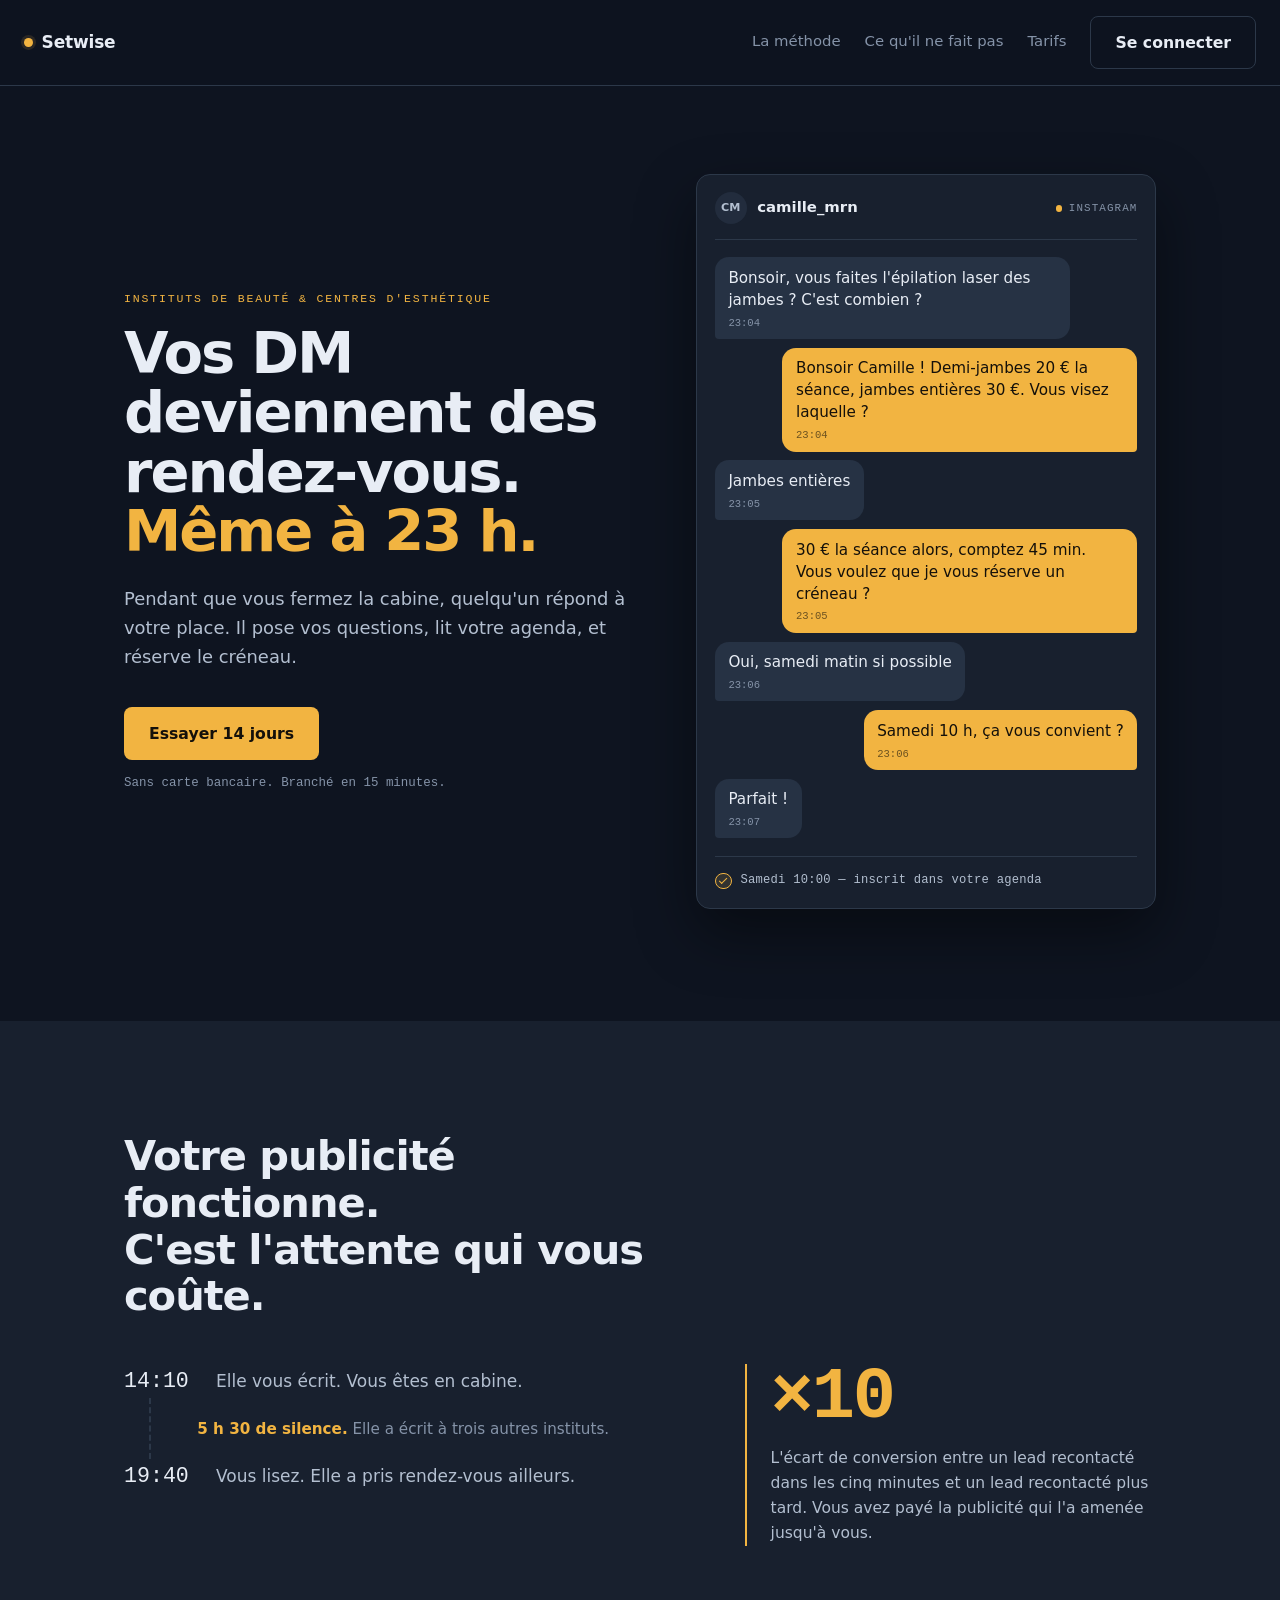
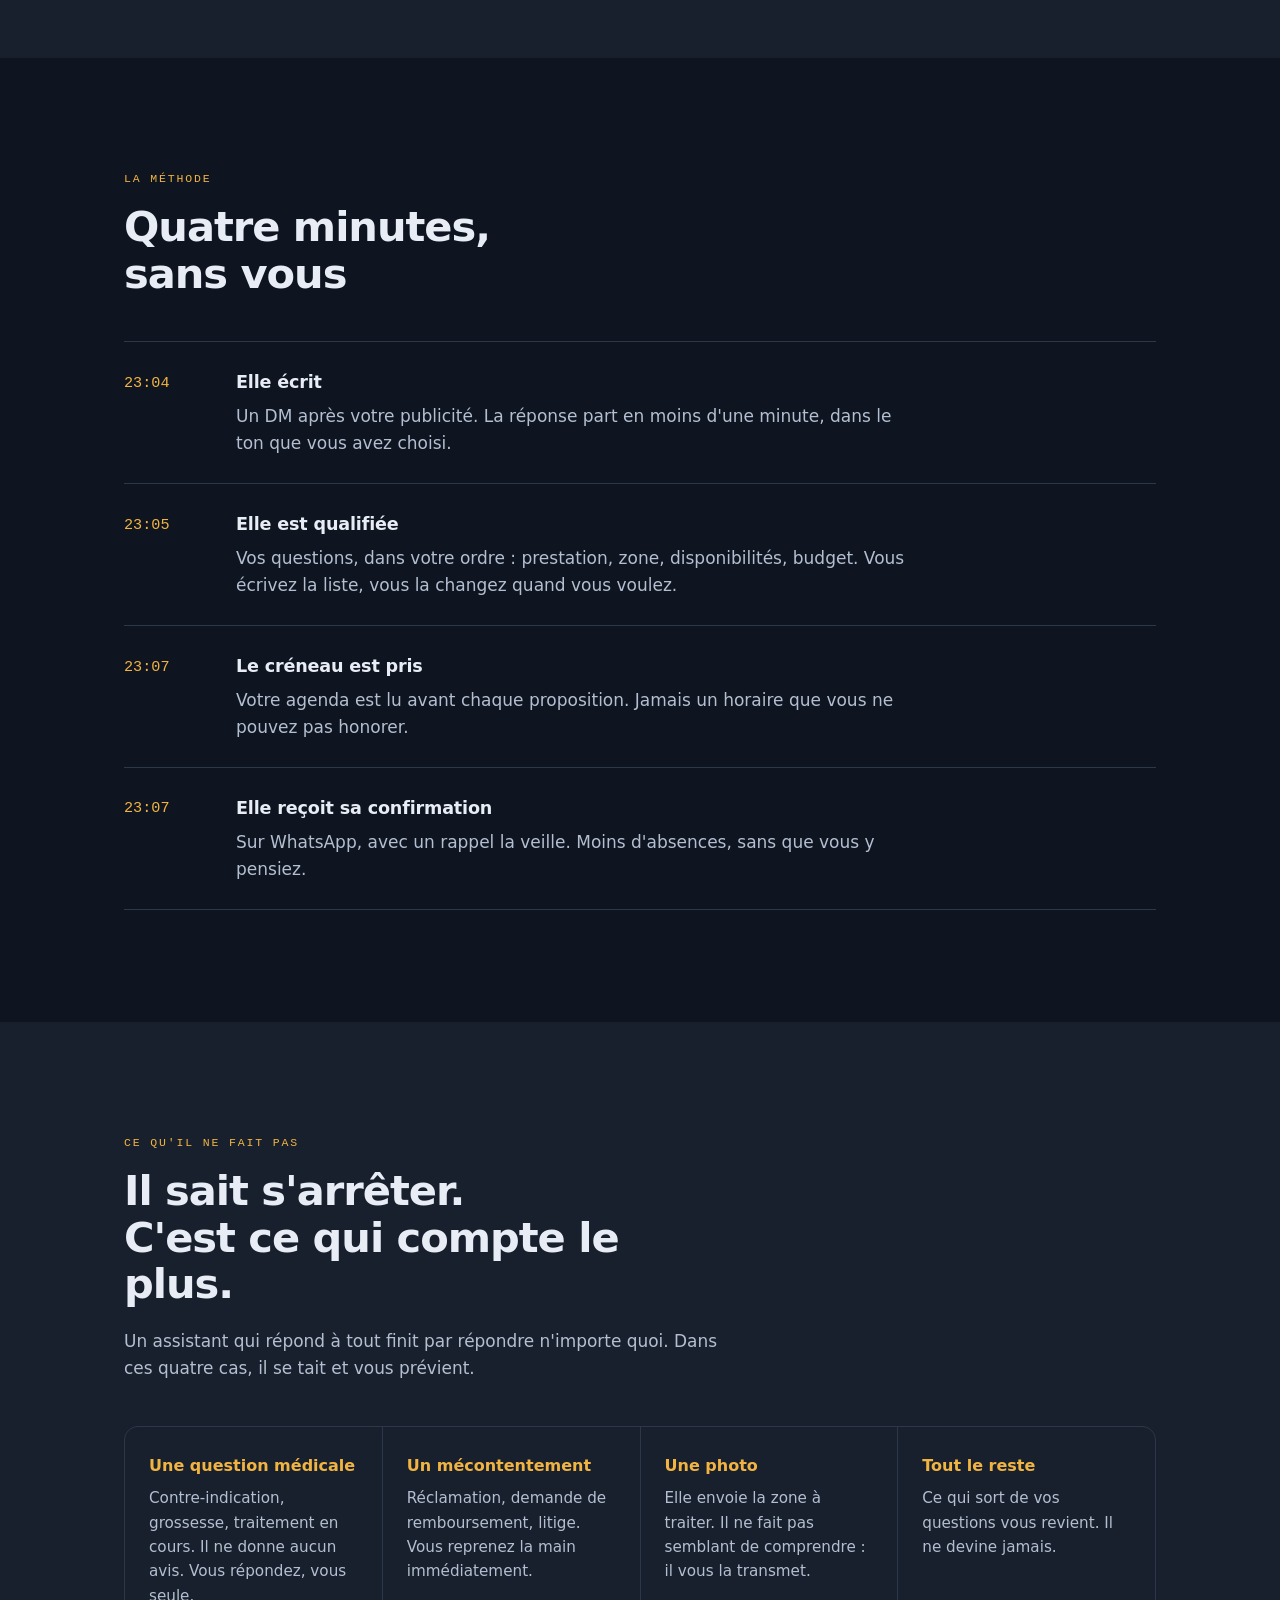
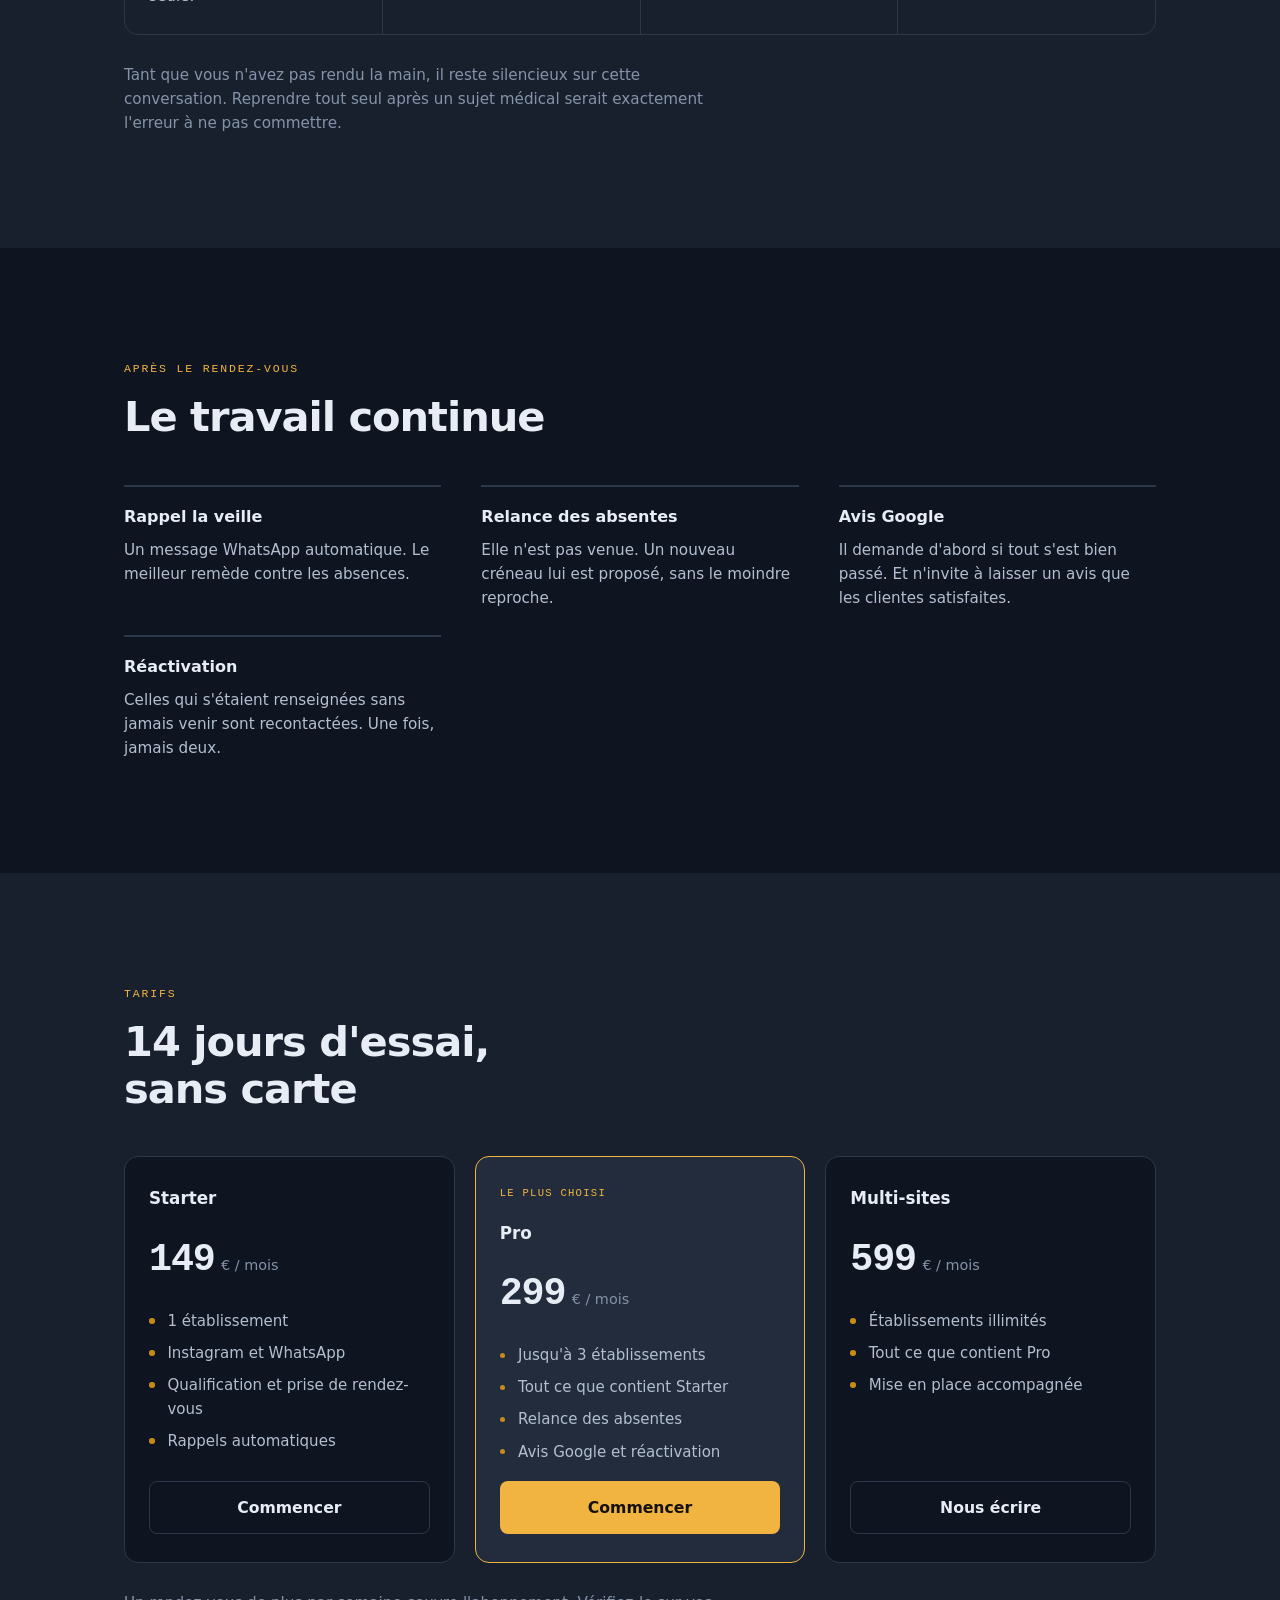
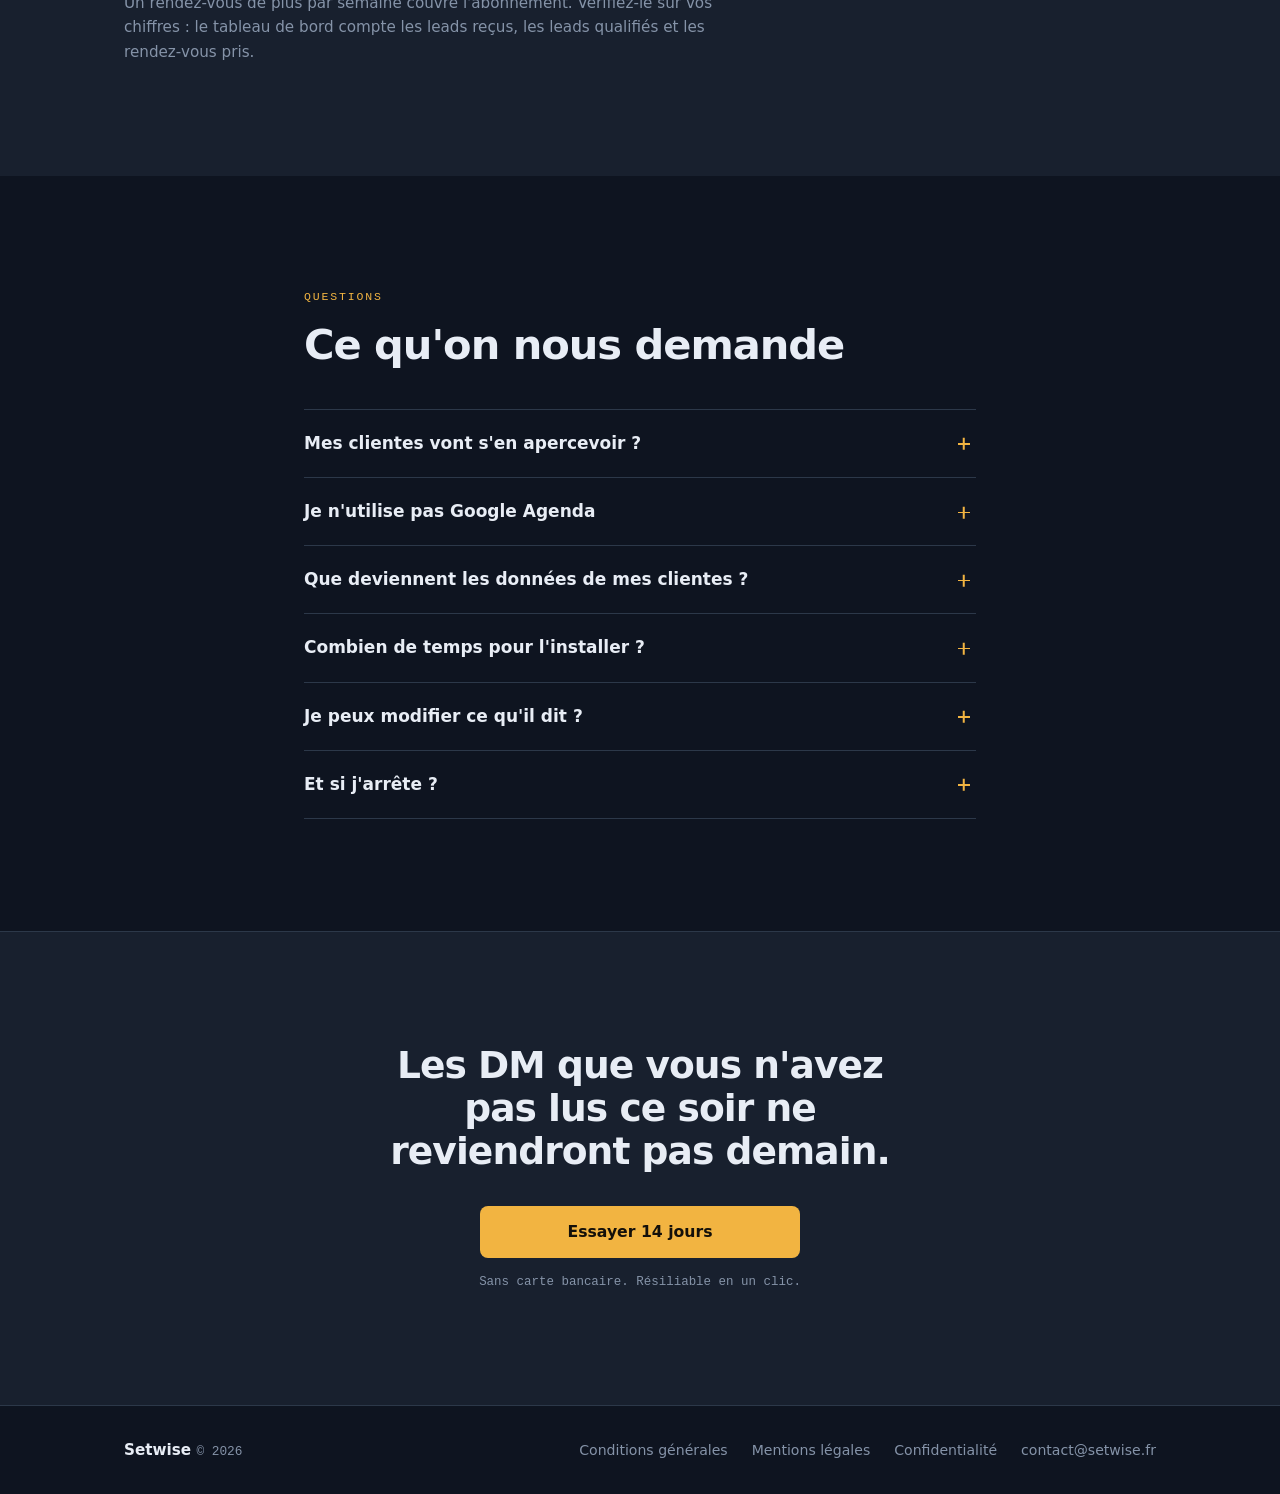
==== frontend/site/index.html @ 17a430da "feat: complete Setwise SaaS with Neon Serverless Postgres, DeepSeek AI, and unified Deno backend" ====
<!DOCTYPE html>
<html lang="fr">
<head>
<meta charset="utf-8">
<meta name="viewport" content="width=device-width, initial-scale=1">
<title>Setwise</title>
<meta name="description" content="Setwise répond à vos DM Instagram en moins d'une minute, qualifie chaque personne selon vos questions et réserve dans votre agenda. Pour les instituts de beauté et centres d'esthétique.">
<meta name="theme-color" content="#0E1420">
<link rel="canonical" href="https://setwise.fr/">
<meta property="og:title" content="Setwise">
<meta property="og:description" content="Vos DM Instagram deviennent des rendez-vous. Même à 23 h.">
<meta property="og:type" content="website">
<meta property="og:locale" content="fr_FR">
<link rel="stylesheet" href="styles.css">
</head>
<body>

<a class="skip" href="#contenu">Aller au contenu</a>

<header class="topbar">
  <a class="topbar__brand" href="/">
    <span class="topbar__mark" aria-hidden="true"></span>
    Setwise
  </a>
  <nav class="topbar__nav" aria-label="Navigation principale">
    <a href="#methode">La méthode</a>
    <a href="#limites">Ce qu'il ne fait pas</a>
    <a href="#tarifs">Tarifs</a>
  </nav>
  <a class="button button--ghost" href="https://dashboard.setwise.fr">Se connecter</a>
</header>

<main id="contenu">

<!-- ─────────────────────────────────────────────────────────
     Héros : le produit se démontre. Le fil est dans le HTML,
     l'animation ne fait que le révéler — sans JS ni animation,
     la conversation complète reste lisible.
────────────────────────────────────────────────────────── -->
<section class="hero">
  <div class="shell hero__grid">

    <div class="hero__text">
      <p class="eyebrow">Instituts de beauté &amp; centres d'esthétique</p>
      <h1 class="hero__title">Vos DM deviennent des rendez-vous.<em> Même à 23&nbsp;h.</em></h1>
      <p class="hero__lede">
        Pendant que vous fermez la cabine, quelqu'un répond à votre place.
        Il pose vos questions, lit votre agenda, et réserve le créneau.
      </p>
      <div class="hero__cta">
        <a class="button button--primary" href="https://dashboard.setwise.fr">Essayer 14 jours</a>
        <p class="hero__fine">Sans carte bancaire. Branché en 15 minutes.</p>
      </div>
    </div>

    <figure class="thread" aria-label="Exemple de conversation Instagram traitée automatiquement">
      <figcaption class="thread__head">
        <span class="thread__avatar" aria-hidden="true">CM</span>
        <span class="thread__who">camille_mrn</span>
        <span class="thread__live"><i aria-hidden="true"></i>Instagram</span>
      </figcaption>

      <ol class="thread__body">
        <li class="bubble bubble--them" style="--i:0">
          <p>Bonsoir, vous faites l'épilation laser des jambes&nbsp;? C'est combien&nbsp;?</p>
          <time datetime="23:04">23:04</time>
        </li>
        <li class="bubble bubble--us" style="--i:1">
          <p>Bonsoir Camille&nbsp;! Demi-jambes 20&nbsp;€ la séance, jambes entières 30&nbsp;€. Vous visez laquelle&nbsp;?</p>
          <time datetime="23:04">23:04</time>
        </li>
        <li class="bubble bubble--them" style="--i:2">
          <p>Jambes entières</p>
          <time datetime="23:05">23:05</time>
        </li>
        <li class="bubble bubble--us" style="--i:3">
          <p>30&nbsp;€ la séance alors, comptez 45&nbsp;min. Vous voulez que je vous réserve un créneau&nbsp;?</p>
          <time datetime="23:05">23:05</time>
        </li>
        <li class="bubble bubble--them" style="--i:4">
          <p>Oui, samedi matin si possible</p>
          <time datetime="23:06">23:06</time>
        </li>
        <li class="bubble bubble--us" style="--i:5">
          <p>Samedi 10&nbsp;h, ça vous convient&nbsp;?</p>
          <time datetime="23:06">23:06</time>
        </li>
        <li class="bubble bubble--them" style="--i:6">
          <p>Parfait&nbsp;!</p>
          <time datetime="23:07">23:07</time>
        </li>
      </ol>

      <p class="thread__done" style="--i:7">
        <span class="thread__check" aria-hidden="true"></span>
        Samedi 10:00 — inscrit dans votre agenda
      </p>
    </figure>

  </div>
</section>

<!-- ─────────────────────────────────────────────────────────
     Le problème, rendu typographiquement : le silence entre
     deux horaires est la chose que le produit supprime.
────────────────────────────────────────────────────────── -->
<section class="section section--raised">
  <div class="shell">
    <h2 class="section__title">Votre publicité fonctionne.<br>C'est l'attente qui vous coûte.</h2>

    <div class="gap">
      <ol class="gap__line">
        <li class="gap__moment">
          <time class="gap__hour" datetime="14:10">14:10</time>
          <p class="gap__what">Elle vous écrit. Vous êtes en cabine.</p>
        </li>
        <li class="gap__void">
          <p><strong>5&nbsp;h&nbsp;30 de silence.</strong> Elle a écrit à trois autres instituts.</p>
        </li>
        <li class="gap__moment">
          <time class="gap__hour" datetime="19:40">19:40</time>
          <p class="gap__what">Vous lisez. Elle a pris rendez-vous ailleurs.</p>
        </li>
      </ol>

      <aside class="gap__stat">
        <p class="gap__figure">×10</p>
        <p class="gap__legend">
          L'écart de conversion entre un lead recontacté dans les cinq minutes
          et un lead recontacté plus tard. Vous avez payé la publicité qui l'a
          amenée jusqu'à vous.
        </p>
      </aside>
    </div>
  </div>
</section>

<!-- ─────────────────────────────────────────────────────────
     Étapes marquées par l'heure, pas par 01/02/03 : le numéro
     n'apprendrait rien, l'horodatage prouve la promesse.
────────────────────────────────────────────────────────── -->
<section class="section" id="methode">
  <div class="shell">
    <p class="eyebrow">La méthode</p>
    <h2 class="section__title">Quatre minutes, sans vous</h2>

    <ol class="beats">
      <li class="beat">
        <time class="beat__hour" datetime="23:04">23:04</time>
        <div class="beat__body">
          <h3>Elle écrit</h3>
          <p>Un DM après votre publicité. La réponse part en moins d'une minute, dans le ton que vous avez choisi.</p>
        </div>
      </li>
      <li class="beat">
        <time class="beat__hour" datetime="23:05">23:05</time>
        <div class="beat__body">
          <h3>Elle est qualifiée</h3>
          <p>Vos questions, dans votre ordre : prestation, zone, disponibilités, budget. Vous écrivez la liste, vous la changez quand vous voulez.</p>
        </div>
      </li>
      <li class="beat">
        <time class="beat__hour" datetime="23:07">23:07</time>
        <div class="beat__body">
          <h3>Le créneau est pris</h3>
          <p>Votre agenda est lu avant chaque proposition. Jamais un horaire que vous ne pouvez pas honorer.</p>
        </div>
      </li>
      <li class="beat">
        <time class="beat__hour" datetime="23:07">23:07</time>
        <div class="beat__body">
          <h3>Elle reçoit sa confirmation</h3>
          <p>Sur WhatsApp, avec un rappel la veille. Moins d'absences, sans que vous y pensiez.</p>
        </div>
      </li>
    </ol>
  </div>
</section>

<!-- ─────────────────────────────────────────────────────────
     Différenciateur de confiance : ce qu'il refuse de faire.
────────────────────────────────────────────────────────── -->
<section class="section section--raised" id="limites">
  <div class="shell">
    <p class="eyebrow">Ce qu'il ne fait pas</p>
    <h2 class="section__title">Il sait s'arrêter.<br>C'est ce qui compte le plus.</h2>
    <p class="section__lede">
      Un assistant qui répond à tout finit par répondre n'importe quoi.
      Dans ces quatre cas, il se tait et vous prévient.
    </p>

    <ul class="stops">
      <li class="stop">
        <h3>Une question médicale</h3>
        <p>Contre-indication, grossesse, traitement en cours. Il ne donne aucun avis. Vous répondez, vous seule.</p>
      </li>
      <li class="stop">
        <h3>Un mécontentement</h3>
        <p>Réclamation, demande de remboursement, litige. Vous reprenez la main immédiatement.</p>
      </li>
      <li class="stop">
        <h3>Une photo</h3>
        <p>Elle envoie la zone à traiter. Il ne fait pas semblant de comprendre : il vous la transmet.</p>
      </li>
      <li class="stop">
        <h3>Tout le reste</h3>
        <p>Ce qui sort de vos questions vous revient. Il ne devine jamais.</p>
      </li>
    </ul>

    <p class="stops__note">
      Tant que vous n'avez pas rendu la main, il reste silencieux sur cette
      conversation. Reprendre tout seul après un sujet médical serait
      exactement l'erreur à ne pas commettre.
    </p>
  </div>
</section>

<section class="section">
  <div class="shell">
    <p class="eyebrow">Après le rendez-vous</p>
    <h2 class="section__title">Le travail continue</h2>

    <div class="afters">
      <article class="after">
        <h3>Rappel la veille</h3>
        <p>Un message WhatsApp automatique. Le meilleur remède contre les absences.</p>
      </article>
      <article class="after">
        <h3>Relance des absentes</h3>
        <p>Elle n'est pas venue. Un nouveau créneau lui est proposé, sans le moindre reproche.</p>
      </article>
      <article class="after">
        <h3>Avis Google</h3>
        <p>Il demande d'abord si tout s'est bien passé. Et n'invite à laisser un avis que les clientes satisfaites.</p>
      </article>
      <article class="after">
        <h3>Réactivation</h3>
        <p>Celles qui s'étaient renseignées sans jamais venir sont recontactées. Une fois, jamais deux.</p>
      </article>
    </div>
  </div>
</section>

<section class="section section--raised" id="tarifs">
  <div class="shell">
    <p class="eyebrow">Tarifs</p>
    <h2 class="section__title">14 jours d'essai, sans carte</h2>

    <div class="plans">
      <article class="plan">
        <h3 class="plan__name">Starter</h3>
        <p class="plan__price"><span class="plan__amount">149</span><span class="plan__unit">€ / mois</span></p>
        <ul class="plan__list">
          <li>1 établissement</li>
          <li>Instagram et WhatsApp</li>
          <li>Qualification et prise de rendez-vous</li>
          <li>Rappels automatiques</li>
        </ul>
        <a class="button button--ghost plan__cta" href="https://dashboard.setwise.fr">Commencer</a>
      </article>

      <article class="plan plan--lead">
        <p class="plan__tag">Le plus choisi</p>
        <h3 class="plan__name">Pro</h3>
        <p class="plan__price"><span class="plan__amount">299</span><span class="plan__unit">€ / mois</span></p>
        <ul class="plan__list">
          <li>Jusqu'à 3 établissements</li>
          <li>Tout ce que contient Starter</li>
          <li>Relance des absentes</li>
          <li>Avis Google et réactivation</li>
        </ul>
        <a class="button button--primary plan__cta" href="https://dashboard.setwise.fr">Commencer</a>
      </article>

      <article class="plan">
        <h3 class="plan__name">Multi-sites</h3>
        <p class="plan__price"><span class="plan__amount">599</span><span class="plan__unit">€ / mois</span></p>
        <ul class="plan__list">
          <li>Établissements illimités</li>
          <li>Tout ce que contient Pro</li>
          <li>Mise en place accompagnée</li>
        </ul>
        <a class="button button--ghost plan__cta" href="mailto:contact@setwise.fr?subject=Setwise%20Multi-sites">Nous écrire</a>
      </article>
    </div>

    <p class="plans__note">
      Un rendez-vous de plus par semaine couvre l'abonnement. Vérifiez-le sur
      vos chiffres : le tableau de bord compte les leads reçus, les leads
      qualifiés et les rendez-vous pris.
    </p>
  </div>
</section>

<section class="section" id="questions">
  <div class="shell shell--narrow">
    <p class="eyebrow">Questions</p>
    <h2 class="section__title">Ce qu'on nous demande</h2>

    <div class="faq">
      <details class="qa">
        <summary>Mes clientes vont s'en apercevoir&nbsp;?</summary>
        <p>Il se présente comme l'assistant de votre institut. Si on lui demande directement s'il est un robot, il répond honnêtement — mentir là-dessus se retourne toujours contre l'établissement.</p>
      </details>

      <details class="qa">
        <summary>Je n'utilise pas Google Agenda</summary>
        <p>Avec Google Agenda, la réservation est entièrement automatique. Avec Planity ou un autre logiciel, il lit votre flux de synchronisation, propose des créneaux réellement libres, puis vous transmet le choix de la cliente pour que vous confirmiez. Il ne lui annonce jamais un rendez-vous qui n'existe pas.</p>
      </details>

      <details class="qa">
        <summary>Que deviennent les données de mes clientes&nbsp;?</summary>
        <p>Elles restent hébergées dans l'Union européenne. Vous supprimez les données d'une personne en un clic depuis le tableau de bord, et tout s'efface automatiquement après la durée de conservation que vous fixez.</p>
      </details>

      <details class="qa">
        <summary>Combien de temps pour l'installer&nbsp;?</summary>
        <p>Une quinzaine de minutes : connecter Instagram, connecter WhatsApp Business, connecter votre agenda, écrire vos questions. Une liste de questions par défaut est fournie — vous n'arrivez pas devant une page blanche.</p>
      </details>

      <details class="qa">
        <summary>Je peux modifier ce qu'il dit&nbsp;?</summary>
        <p>Quand vous voulez, depuis le tableau de bord : le ton, les questions, leur ordre, vos horaires, la durée de chaque prestation, les sujets qui doivent vous être transmis tout de suite. La modification s'applique au message suivant.</p>
      </details>

      <details class="qa">
        <summary>Et si j'arrête&nbsp;?</summary>
        <p>Vous résiliez depuis votre espace, sans préavis. Vos conversations et vos rendez-vous restent consultables jusqu'à la fin de la période payée.</p>
      </details>
    </div>
  </div>
</section>

<section class="closing">
  <div class="shell shell--narrow">
    <h2 class="closing__title">Les DM que vous n'avez pas lus ce soir ne reviendront pas demain.</h2>
    <a class="button button--primary button--wide" href="https://dashboard.setwise.fr">Essayer 14 jours</a>
    <p class="hero__fine">Sans carte bancaire. Résiliable en un clic.</p>
  </div>
</section>

</main>

<footer class="footer">
  <div class="shell footer__inner">
    <p class="footer__brand">Setwise <span class="footer__year">© <span id="year">2026</span></span></p>
    <nav aria-label="Liens de pied de page">
      <a href="/cgv.html">Conditions générales</a>
      <a href="/mentions-legales.html">Mentions légales</a>
      <a href="/confidentialite.html">Confidentialité</a>
      <a href="mailto:contact@setwise.fr">contact@setwise.fr</a>
    </nav>
  </div>
</footer>

<script src="site.js" defer></script>
</body>
</html>
---- frontend/site/styles.css ----
/* ═══════════════════════════════════════════════════════════════════
   Setwise — site vitrine

   Direction : écran de téléphone la nuit. Le produit promet de
   répondre pendant que la gérante dort ; le site le montre plutôt
   que de l'écrire. Fond ardoise-indigo, accent ambre — la lumière
   d'un écran allumé dans le noir.

   Thème sombre unique, assumé : c'est la thèse du produit. Aucune
   couleur n'est laissée à l'héritage, la page tient sur n'importe
   quel fond hôte.

   Aucune webfont : le site se charge en 4G entre deux clientes.
   Deux rôles typographiques réellement distincts — la pile système
   (celle qui affiche ses DM) pour le texte, une monospace pour les
   horaires et les compteurs.
   ═══════════════════════════════════════════════════════════════════ */

:root {
  /* Fonds — du plus profond au plus relevé */
  --ink: #0e1420;
  --panel: #18202e;
  --panel-hi: #222c3d;
  --edge: #2c3849;

  /* Texte — le gris est biaisé vers le bleu du fond, pas neutre */
  --text: #e8edf5;
  --text-soft: #b3bfd0;
  --text-mute: #8593a8;

  /* Accent : ambre d'écran allumé */
  --amber: #f2b441;
  --amber-lit: #ffc65c;
  --amber-deep: #c98a16;
  --amber-wash: rgba(242, 180, 65, .12);
  /* Noir chaud posé sur l'ambre : un gris neutre y paraîtrait sale. */
  --on-amber: #14100a;

  /* Bulle entrante : ardoise relevée, jamais l'accent */
  --them: #263244;

  --sans: -apple-system, BlinkMacSystemFont, "Segoe UI", system-ui, "Helvetica Neue", Arial, sans-serif;
  --mono: ui-monospace, SFMono-Regular, "SF Mono", Menlo, Consolas, monospace;

  /* Repli : une bulle ajoutée sans `style="--i:n"` s'affiche quand même. */
  --i: 0;

  --shell: 1080px;
  --r: 14px;
  --r-sm: 8px;
}

*, *::before, *::after { box-sizing: border-box; }

html { -webkit-text-size-adjust: 100%; scroll-behavior: smooth; }
@media (prefers-reduced-motion: reduce) { html { scroll-behavior: auto; } }

body {
  margin: 0;
  background: var(--ink);
  color: var(--text);
  font-family: var(--sans);
  font-size: 17px;
  line-height: 1.6;
  -webkit-font-smoothing: antialiased;
}

h1, h2, h3 { margin: 0; text-wrap: balance; }
p { margin: 0; }
ol, ul { margin: 0; padding: 0; list-style: none; }

a { color: var(--amber); }

:focus-visible {
  outline: 2px solid var(--amber);
  outline-offset: 3px;
  border-radius: 3px;
}

.skip {
  position: absolute;
  left: -9999px;
  background: var(--amber);
  color: var(--ink);
  padding: .6rem 1rem;
  z-index: 100;
}
.skip:focus { left: 1rem; top: 1rem; }

/* ─── Primitives ─────────────────────────────────────────────── */

.shell { width: 100%; max-width: var(--shell); margin-inline: auto; padding-inline: 1.5rem; }
.shell--narrow { max-width: 720px; }

.eyebrow {
  font-family: var(--mono);
  font-size: .72rem;
  letter-spacing: .16em;
  text-transform: uppercase;
  color: var(--amber);
  margin-bottom: 1rem;
}

/* Le padding vertical vit ici et nulle part ailleurs : les
   modificateurs ne changent que le fond, jamais l'espacement. */
.section { padding-block: clamp(4rem, 9vw, 7rem); }
.section--raised { background: var(--panel); }

.section__title {
  font-size: clamp(1.65rem, 3.6vw, 2.6rem);
  font-weight: 800;
  letter-spacing: -.025em;
  line-height: 1.12;
  max-width: 20ch;
}
.section__lede {
  margin-top: 1.25rem;
  color: var(--text-soft);
  font-size: 1.06rem;
  max-width: 58ch;
}

.button {
  display: inline-flex;
  align-items: center;
  justify-content: center;
  gap: .5rem;
  padding: .8rem 1.5rem;
  border-radius: var(--r-sm);
  border: 1px solid transparent;
  font: inherit;
  font-weight: 600;
  font-size: .98rem;
  text-decoration: none;
  transition: background-color .15s, border-color .15s, color .15s;
}
.button--primary { background: var(--amber); color: var(--on-amber); }
.button--primary:hover { background: var(--amber-lit); }
.button--ghost { border-color: var(--edge); color: var(--text); }
.button--ghost:hover { border-color: var(--amber); color: var(--amber); }
.button--wide { width: 100%; max-width: 320px; }

/* ─── Barre supérieure ───────────────────────────────────────── */

.topbar {
  display: flex;
  align-items: center;
  gap: 1.5rem;
  padding: 1rem 1.5rem;
  border-bottom: 1px solid var(--edge);
  background: rgba(14, 20, 32, .82);
  backdrop-filter: blur(10px);
  position: sticky;
  top: 0;
  z-index: 20;
}
.topbar__brand {
  display: inline-flex;
  align-items: center;
  gap: .55rem;
  color: var(--text);
  text-decoration: none;
  font-weight: 700;
  letter-spacing: -.01em;
}
/* Point ambre : l'écran allumé, en miniature. */
.topbar__mark {
  width: .55rem;
  height: .55rem;
  border-radius: 50%;
  background: var(--amber);
  box-shadow: 0 0 0 3px var(--amber-wash);
}
.topbar__nav { display: flex; gap: 1.5rem; margin-left: auto; }
.topbar__nav a { color: var(--text-mute); text-decoration: none; font-size: .93rem; }
.topbar__nav a:hover { color: var(--text); }

/* ─── Héros ──────────────────────────────────────────────────── */

.hero { padding-block: clamp(3rem, 7vw, 5.5rem) clamp(4rem, 9vw, 7rem); }
.hero__grid {
  display: grid;
  grid-template-columns: 1fr;
  gap: clamp(2.5rem, 5vw, 4rem);
  align-items: center;
}
@media (min-width: 940px) {
  .hero__grid { grid-template-columns: 1.05fr .95fr; }
}

.hero__text { min-width: 0; }

.hero__title {
  font-size: clamp(2.1rem, 6vw, 3.6rem);
  font-weight: 800;
  letter-spacing: -.035em;
  line-height: 1.03;
}
/* La seconde phrase porte la promesse : elle prend l'ambre. */
.hero__title em { display: block; font-style: normal; color: var(--amber); }

.hero__lede {
  margin-top: 1.5rem;
  font-size: 1.12rem;
  color: var(--text-soft);
  max-width: 46ch;
}
.hero__cta { margin-top: 2.25rem; display: flex; flex-direction: column; align-items: flex-start; gap: .85rem; }
.hero__fine { font-family: var(--mono); font-size: .78rem; color: var(--text-mute); }

/* ─── Fil de conversation ────────────────────────────────────── */

.thread {
  margin: 0;
  background: var(--panel);
  border: 1px solid var(--edge);
  border-radius: var(--r);
  padding: 1.1rem;
  box-shadow: 0 24px 60px rgba(0, 0, 0, .45);
}

.thread__head {
  display: flex;
  align-items: center;
  gap: .65rem;
  padding-bottom: .9rem;
  margin-bottom: 1.1rem;
  border-bottom: 1px solid var(--edge);
}
.thread__avatar {
  width: 2rem;
  height: 2rem;
  border-radius: 50%;
  background: var(--panel-hi);
  color: var(--text-soft);
  display: grid;
  place-items: center;
  font-size: .7rem;
  font-weight: 700;
  letter-spacing: .02em;
}
.thread__who { font-weight: 600; font-size: .93rem; }
.thread__live {
  margin-left: auto;
  display: inline-flex;
  align-items: center;
  gap: .4rem;
  font-family: var(--mono);
  font-size: .68rem;
  letter-spacing: .1em;
  text-transform: uppercase;
  color: var(--text-mute);
}
.thread__live i {
  width: .42rem;
  height: .42rem;
  border-radius: 50%;
  background: var(--amber);
}

.thread__body { display: flex; flex-direction: column; gap: .55rem; }

.bubble {
  max-width: 84%;
  padding: .6rem .85rem .5rem;
  border-radius: var(--r);
  font-size: .95rem;
  line-height: 1.45;
  /* Chaque bulle entre à son tour : le fil se déroule comme il
     s'est déroulé cette nuit-là. Sans JS, c'est la seule animation
     de la page. */
  animation: enter .45s cubic-bezier(.2, .7, .3, 1) backwards;
  animation-delay: calc(var(--i) * .3s + .25s);
}
.bubble p { margin: 0; }
.bubble time {
  display: block;
  margin-top: .3rem;
  font-family: var(--mono);
  font-size: .66rem;
  color: var(--text-mute);
}

.bubble--them { align-self: flex-start; background: var(--them); border-bottom-left-radius: 4px; }
.bubble--us {
  align-self: flex-end;
  background: var(--amber);
  color: var(--on-amber);
  border-bottom-right-radius: 4px;
}
.bubble--us time { color: color-mix(in srgb, var(--on-amber) 60%, transparent); }

.thread__done {
  display: flex;
  align-items: center;
  gap: .55rem;
  margin-top: 1.1rem;
  padding-top: .9rem;
  border-top: 1px solid var(--edge);
  font-family: var(--mono);
  font-size: .76rem;
  letter-spacing: .02em;
  color: var(--text-soft);
  animation: enter .45s cubic-bezier(.2, .7, .3, 1) backwards;
  animation-delay: calc(var(--i) * .3s + .25s);
}
.thread__check {
  width: 1.05rem;
  height: 1.05rem;
  flex: none;
  border-radius: 50%;
  background: var(--amber-wash);
  border: 1px solid var(--amber);
  position: relative;
}
.thread__check::after {
  content: "";
  position: absolute;
  left: .3rem;
  top: .14rem;
  width: .28rem;
  height: .5rem;
  border: solid var(--amber);
  border-width: 0 1.5px 1.5px 0;
  transform: rotate(45deg);
}

@keyframes enter {
  from { opacity: 0; transform: translateY(10px); }
  to { opacity: 1; transform: none; }
}
@media (prefers-reduced-motion: reduce) {
  .bubble, .thread__done { animation: none; }
}

/* ─── Le silence ─────────────────────────────────────────────── */

.gap {
  margin-top: 2.75rem;
  display: grid;
  grid-template-columns: 1fr;
  gap: 2.5rem;
  align-items: start;
}
@media (min-width: 880px) { .gap { grid-template-columns: 1.15fr .85fr; gap: 4rem; } }

.gap__line { display: flex; flex-direction: column; }
.gap__moment { display: flex; gap: 1.25rem; align-items: baseline; }
.gap__hour {
  font-family: var(--mono);
  font-size: 1.35rem;
  font-variant-numeric: tabular-nums;
  color: var(--text);
  flex: none;
  min-width: 4.5rem;
}
.gap__what { color: var(--text-soft); }

/* Le vide est dessiné, pas décrit : un trait pointillé qui dure. */
.gap__void {
  margin-left: 1.55rem;
  padding: 1.15rem 0 1.15rem 2.9rem;
  border-left: 2px dashed var(--edge);
}
.gap__void p { color: var(--text-mute); font-size: .95rem; }
.gap__void strong { color: var(--amber); font-weight: 600; }

.gap__stat {
  border-left: 2px solid var(--amber);
  padding-left: 1.5rem;
}
.gap__figure {
  font-family: var(--mono);
  font-size: clamp(3rem, 8vw, 4.5rem);
  font-weight: 700;
  line-height: .95;
  color: var(--amber);
  letter-spacing: -.03em;
}
.gap__legend { margin-top: .9rem; color: var(--text-soft); font-size: .97rem; }

/* ─── Étapes horodatées ──────────────────────────────────────── */

.beats { margin-top: 2.75rem; display: flex; flex-direction: column; }
.beat {
  display: grid;
  grid-template-columns: 5.5rem 1fr;
  gap: 1.5rem;
  padding: 1.6rem 0;
  border-top: 1px solid var(--edge);
}
.beat:last-child { border-bottom: 1px solid var(--edge); }
.beat__hour {
  font-family: var(--mono);
  font-size: .95rem;
  font-variant-numeric: tabular-nums;
  color: var(--amber);
  padding-top: .18rem;
}
.beat__body h3 { font-size: 1.1rem; font-weight: 700; letter-spacing: -.01em; }
.beat__body p { margin-top: .45rem; color: var(--text-soft); max-width: 62ch; }

@media (max-width: 600px) {
  .beat { grid-template-columns: 1fr; gap: .45rem; }
}

/* ─── Ce qu'il refuse ────────────────────────────────────────── */

.stops {
  margin-top: 2.75rem;
  display: grid;
  grid-template-columns: repeat(auto-fit, minmax(240px, 1fr));
  gap: 1px;
  background: var(--edge);
  border: 1px solid var(--edge);
  border-radius: var(--r);
  overflow: hidden;
}
/* Grille au trait plutôt que cartes flottantes : quatre refus qui
   forment un bloc, pas quatre arguments dispersés. */
.stop { background: var(--panel); padding: 1.6rem 1.5rem; }
.stop h3 { font-size: 1rem; font-weight: 700; color: var(--amber); }
.stop p { margin-top: .5rem; color: var(--text-soft); font-size: .95rem; }

.stops__note {
  margin-top: 1.75rem;
  color: var(--text-mute);
  font-size: .95rem;
  max-width: 62ch;
}

/* ─── Après le rendez-vous ───────────────────────────────────── */

.afters {
  margin-top: 2.75rem;
  display: grid;
  grid-template-columns: repeat(auto-fit, minmax(230px, 1fr));
  gap: 1.5rem 2.5rem;
}
.after { border-top: 2px solid var(--edge); padding-top: 1.1rem; }
.after h3 { font-size: 1rem; font-weight: 700; }
.after p { margin-top: .5rem; color: var(--text-soft); font-size: .95rem; }

/* ─── Tarifs ─────────────────────────────────────────────────── */

.plans {
  margin-top: 2.75rem;
  display: grid;
  grid-template-columns: repeat(auto-fit, minmax(255px, 1fr));
  gap: 1.25rem;
  align-items: stretch;
}
.plan {
  display: flex;
  flex-direction: column;
  gap: 1.1rem;
  background: var(--ink);
  border: 1px solid var(--edge);
  border-radius: var(--r);
  padding: 1.75rem 1.5rem;
}
.plan--lead { border-color: var(--amber); background: var(--panel-hi); }
.plan__tag {
  align-self: flex-start;
  font-family: var(--mono);
  font-size: .66rem;
  letter-spacing: .12em;
  text-transform: uppercase;
  color: var(--amber);
}
.plan__name { font-size: 1.05rem; font-weight: 700; }
.plan__price { display: flex; align-items: baseline; gap: .4rem; }
.plan__amount {
  font-family: var(--mono);
  font-size: 2.4rem;
  font-weight: 700;
  font-variant-numeric: tabular-nums;
  letter-spacing: -.03em;
}
.plan__unit { color: var(--text-mute); font-size: .9rem; }
.plan__list { display: flex; flex-direction: column; gap: .5rem; flex: 1; }
.plan__list li {
  position: relative;
  padding-left: 1.15rem;
  color: var(--text-soft);
  font-size: .94rem;
}
.plan__list li::before {
  content: "";
  position: absolute;
  left: 0;
  top: .62em;
  width: .35rem;
  height: .35rem;
  border-radius: 50%;
  background: var(--amber-deep);
}
.plan__cta { margin-top: auto; }

.plans__note {
  margin-top: 1.75rem;
  color: var(--text-mute);
  font-size: .95rem;
  max-width: 62ch;
}

/* ─── Questions ──────────────────────────────────────────────── */

.faq { margin-top: 2.5rem; display: flex; flex-direction: column; }
.qa { border-top: 1px solid var(--edge); }
.qa:last-child { border-bottom: 1px solid var(--edge); }
.qa summary {
  cursor: pointer;
  list-style: none;
  padding: 1.25rem 2rem 1.25rem 0;
  font-weight: 600;
  position: relative;
}
.qa summary::-webkit-details-marker { display: none; }
/* Croix qui bascule en trait : ouverte/fermée sans pictogramme. */
.qa summary::after,
.qa summary::before {
  content: "";
  position: absolute;
  right: .35rem;
  top: 50%;
  width: .75rem;
  height: 1.5px;
  background: var(--amber);
  transition: transform .18s ease;
}
.qa summary::before { transform: rotate(90deg); }
.qa[open] summary::before { transform: rotate(0deg); }
.qa p { padding-bottom: 1.35rem; color: var(--text-soft); max-width: 62ch; }

@media (prefers-reduced-motion: reduce) {
  .qa summary::after, .qa summary::before { transition: none; }
}

/* ─── Clôture ────────────────────────────────────────────────── */

.closing {
  padding-block: clamp(4rem, 9vw, 7rem);
  background: var(--panel);
  border-top: 1px solid var(--edge);
  text-align: center;
}
.closing__title {
  font-size: clamp(1.5rem, 4vw, 2.35rem);
  font-weight: 800;
  letter-spacing: -.025em;
  line-height: 1.15;
  max-width: 22ch;
  margin-inline: auto;
}
.closing .button { margin: 2rem auto .9rem; }
.closing .hero__fine { justify-content: center; }

/* ─── Pied de page ───────────────────────────────────────────── */

.footer { border-top: 1px solid var(--edge); padding-block: 2rem; }
.footer__inner {
  display: flex;
  flex-wrap: wrap;
  gap: 1rem 2rem;
  align-items: center;
  justify-content: space-between;
}
.footer__brand { font-weight: 700; font-size: .95rem; }
.footer__year { font-family: var(--mono); font-weight: 400; color: var(--text-mute); font-size: .8rem; }
.footer nav { display: flex; flex-wrap: wrap; gap: 1.5rem; }
.footer nav a { color: var(--text-mute); text-decoration: none; font-size: .88rem; }
.footer nav a:hover { color: var(--text); }

/* ─── Petits écrans ──────────────────────────────────────────── */

@media (max-width: 760px) {
  .topbar { flex-wrap: wrap; gap: .75rem 1.25rem; }
  .topbar__nav { order: 3; width: 100%; margin-left: 0; gap: 1.25rem; }
  .bubble { max-width: 92%; }
  .gap__moment { flex-direction: column; gap: .15rem; }
  .gap__void { margin-left: .5rem; padding-left: 1.5rem; }
  .gap__hour { font-size: 1.15rem; }
}

/* ═══════════════════════════════════════════════════════════════════
   Pages documentaires — mentions légales, confidentialité

   Même identité, traitement différent : ces pages se lisent en entier,
   pas en diagonale. Colonne étroite, hiérarchie plate, aucune
   animation. L'ambre ne sert plus qu'à marquer les sections et les
   avertissements.
   ═══════════════════════════════════════════════════════════════════ */

.doc { padding-block: clamp(3rem, 7vw, 5rem) clamp(4rem, 9vw, 6rem); }

.doc__title {
  font-size: clamp(1.9rem, 4.5vw, 2.8rem);
  font-weight: 800;
  letter-spacing: -.03em;
  line-height: 1.08;
}
.doc__updated {
  margin-top: .85rem;
  font-family: var(--mono);
  font-size: .78rem;
  color: var(--text-mute);
}
.doc__lede {
  margin-top: 2rem;
  font-size: 1.08rem;
  color: var(--text-soft);
}

/* Un filet au-dessus de chaque titre donne le rythme du document sans
   ajouter de fond ni de carte. */
.doc h2 {
  margin-top: 2.75rem;
  padding-top: 1.5rem;
  border-top: 1px solid var(--edge);
  font-size: 1.22rem;
  font-weight: 700;
  letter-spacing: -.015em;
}
.doc h3 { font-size: 1rem; font-weight: 700; }
.doc p { margin-top: 1rem; color: var(--text-soft); }
.doc a { text-decoration: underline; text-underline-offset: 3px; }

/* Avertissement « à compléter » : visible sans crier, et impossible à
   confondre avec du contenu publiable. */
.callout {
  margin-top: 2rem;
  padding: 1rem 1.15rem;
  border-left: 3px solid var(--amber);
  background: var(--amber-wash);
  border-radius: 0 var(--r-sm) var(--r-sm) 0;
}
.callout p { margin: 0; color: var(--text); font-size: .95rem; }

/* Paires clé-valeur : deux colonnes sur large, empilées sur mobile. */
.facts {
  margin: 1.25rem 0 0;
  display: grid;
  grid-template-columns: minmax(9rem, 14rem) 1fr;
  gap: .55rem 1.5rem;
  font-size: .95rem;
}
.facts dt { color: var(--text-mute); }
.facts dd { margin: 0; color: var(--text); }

@media (max-width: 620px) {
  .facts { grid-template-columns: 1fr; gap: .15rem; }
  .facts dd { margin-bottom: .75rem; }
}

.bullets { margin-top: 1rem; display: flex; flex-direction: column; gap: .6rem; }
.bullets li {
  position: relative;
  padding-left: 1.15rem;
  color: var(--text-soft);
  font-size: .97rem;
}
.bullets li::before {
  content: "";
  position: absolute;
  left: 0;
  top: .62em;
  width: .35rem;
  height: .35rem;
  border-radius: 50%;
  background: var(--amber-deep);
}

/* Les deux régimes RGPD côte à côte : la distinction responsable /
   sous-traitant commande tout le document, elle mérite une forme. */
.roles {
  margin-top: 1.5rem;
  display: grid;
  grid-template-columns: repeat(auto-fit, minmax(240px, 1fr));
  gap: 1rem;
}
.role {
  background: var(--panel);
  border: 1px solid var(--edge);
  border-radius: var(--r);
  padding: 1.25rem;
}
.role__tag {
  margin-top: .4rem;
  font-family: var(--mono);
  font-size: .7rem;
  letter-spacing: .08em;
  text-transform: uppercase;
  color: var(--amber);
}
.role p:last-child { font-size: .93rem; }

/* Tableaux : le défilement latéral reste dans le tableau, jamais dans
   la page. En dessous de 700 px il devient un bloc défilant. */
.grid {
  display: block;
  overflow-x: auto;
  margin-top: 1.25rem;
  width: 100%;
  border-collapse: collapse;
  font-size: .9rem;
  white-space: nowrap;
}
.grid th, .grid td {
  text-align: left;
  padding: .7rem 1rem .7rem 0;
  border-bottom: 1px solid var(--edge);
  vertical-align: top;
}
.grid th {
  font-family: var(--mono);
  font-size: .68rem;
  letter-spacing: .1em;
  text-transform: uppercase;
  color: var(--text-mute);
  font-weight: 400;
}
.grid td { color: var(--text-soft); }
.grid tbody tr:last-child td { border-bottom: none; }

@media (min-width: 700px) {
  .grid { display: table; white-space: normal; }
}

.doc__back { margin-top: 3rem; padding-top: 1.5rem; border-top: 1px solid var(--edge); }

/* Légende de tableau réservée aux lecteurs d'écran. */
.sr {
  position: absolute;
  width: 1px;
  height: 1px;
  padding: 0;
  margin: -1px;
  overflow: hidden;
  clip: rect(0, 0, 0, 0);
  white-space: nowrap;
  border: 0;
}
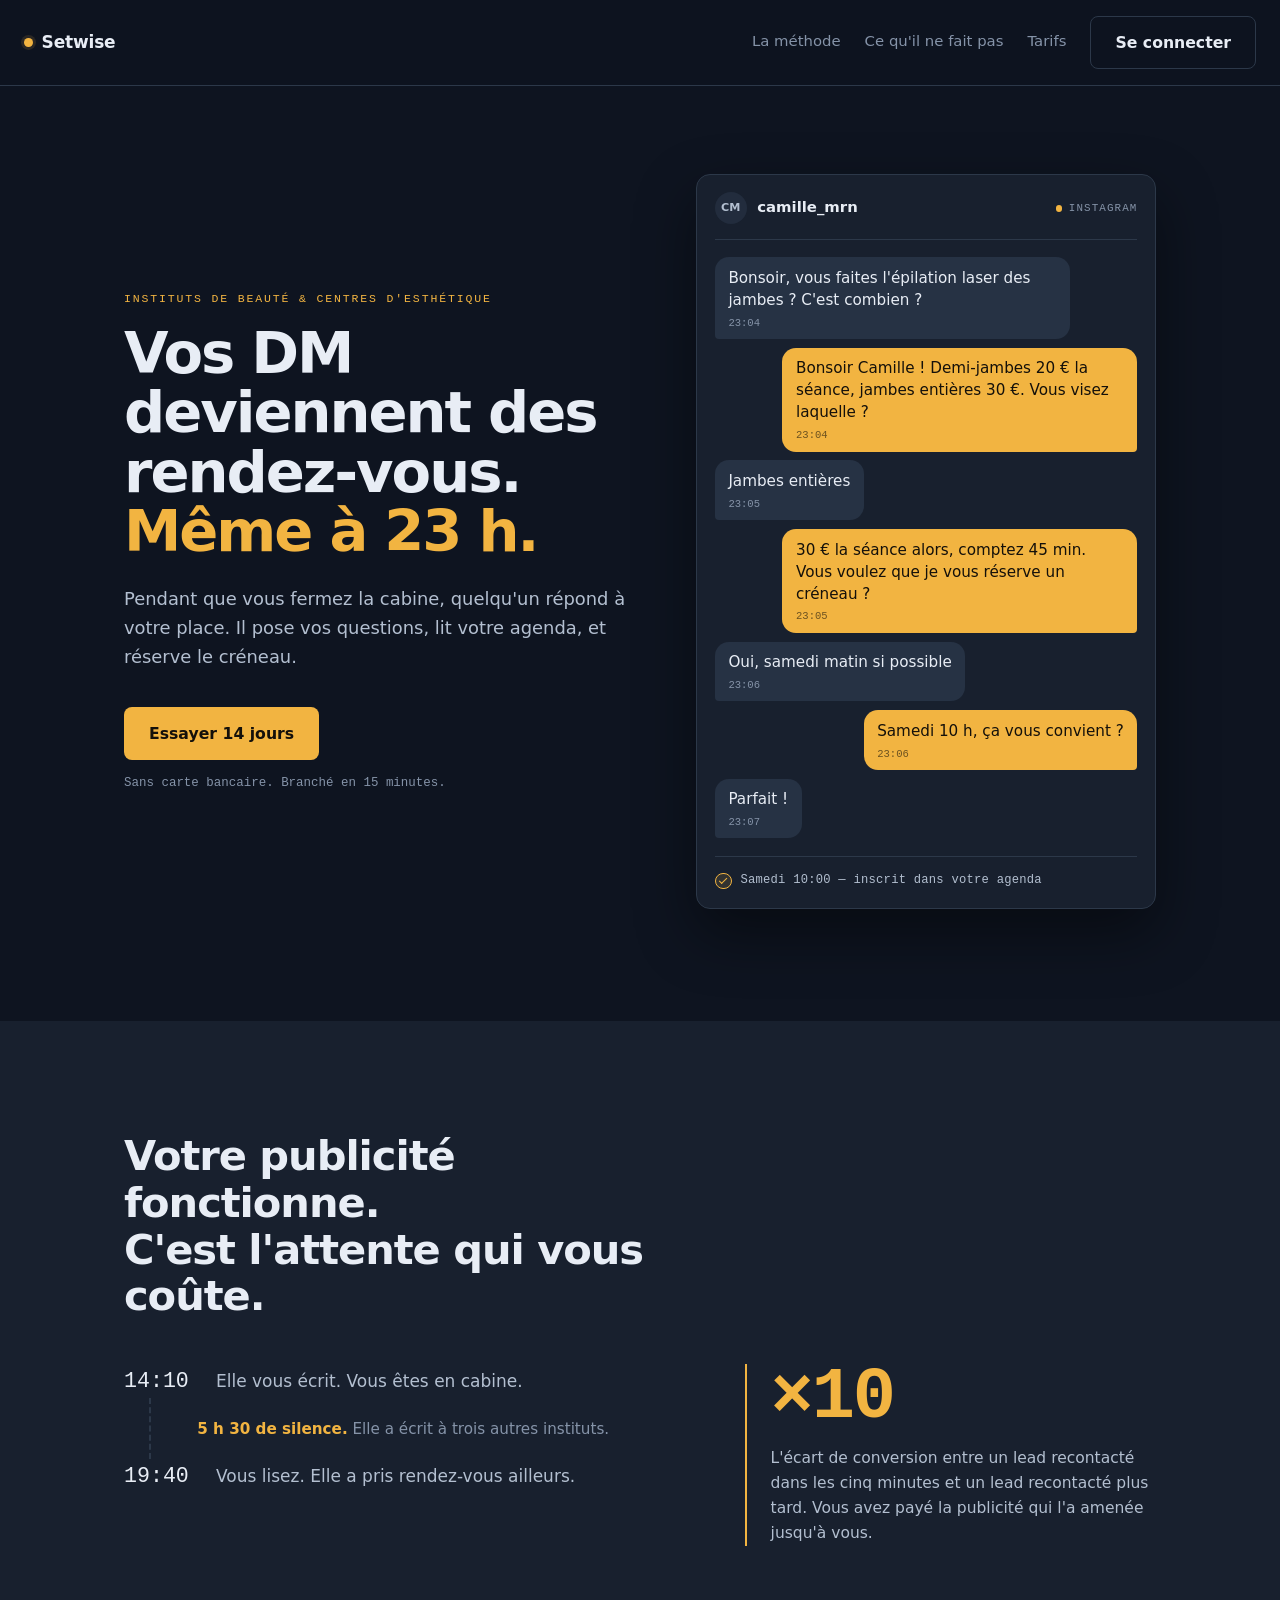
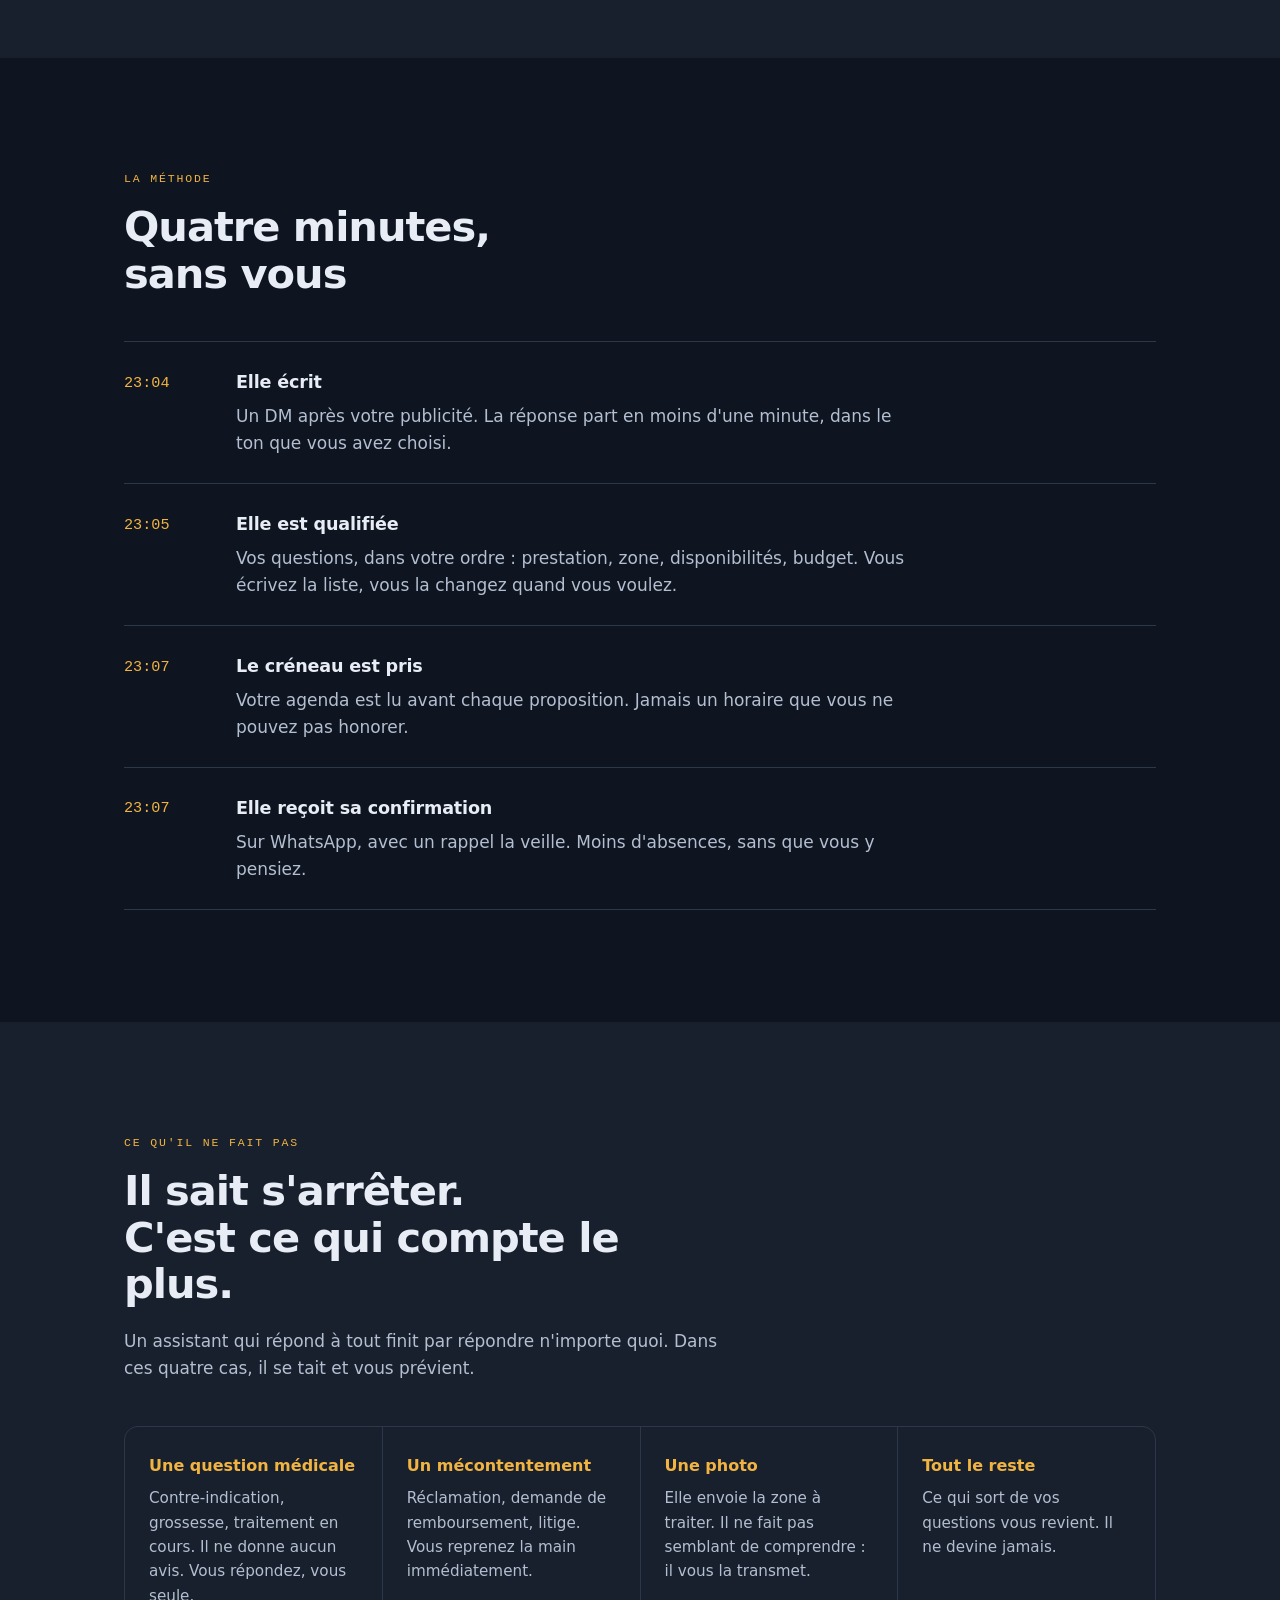
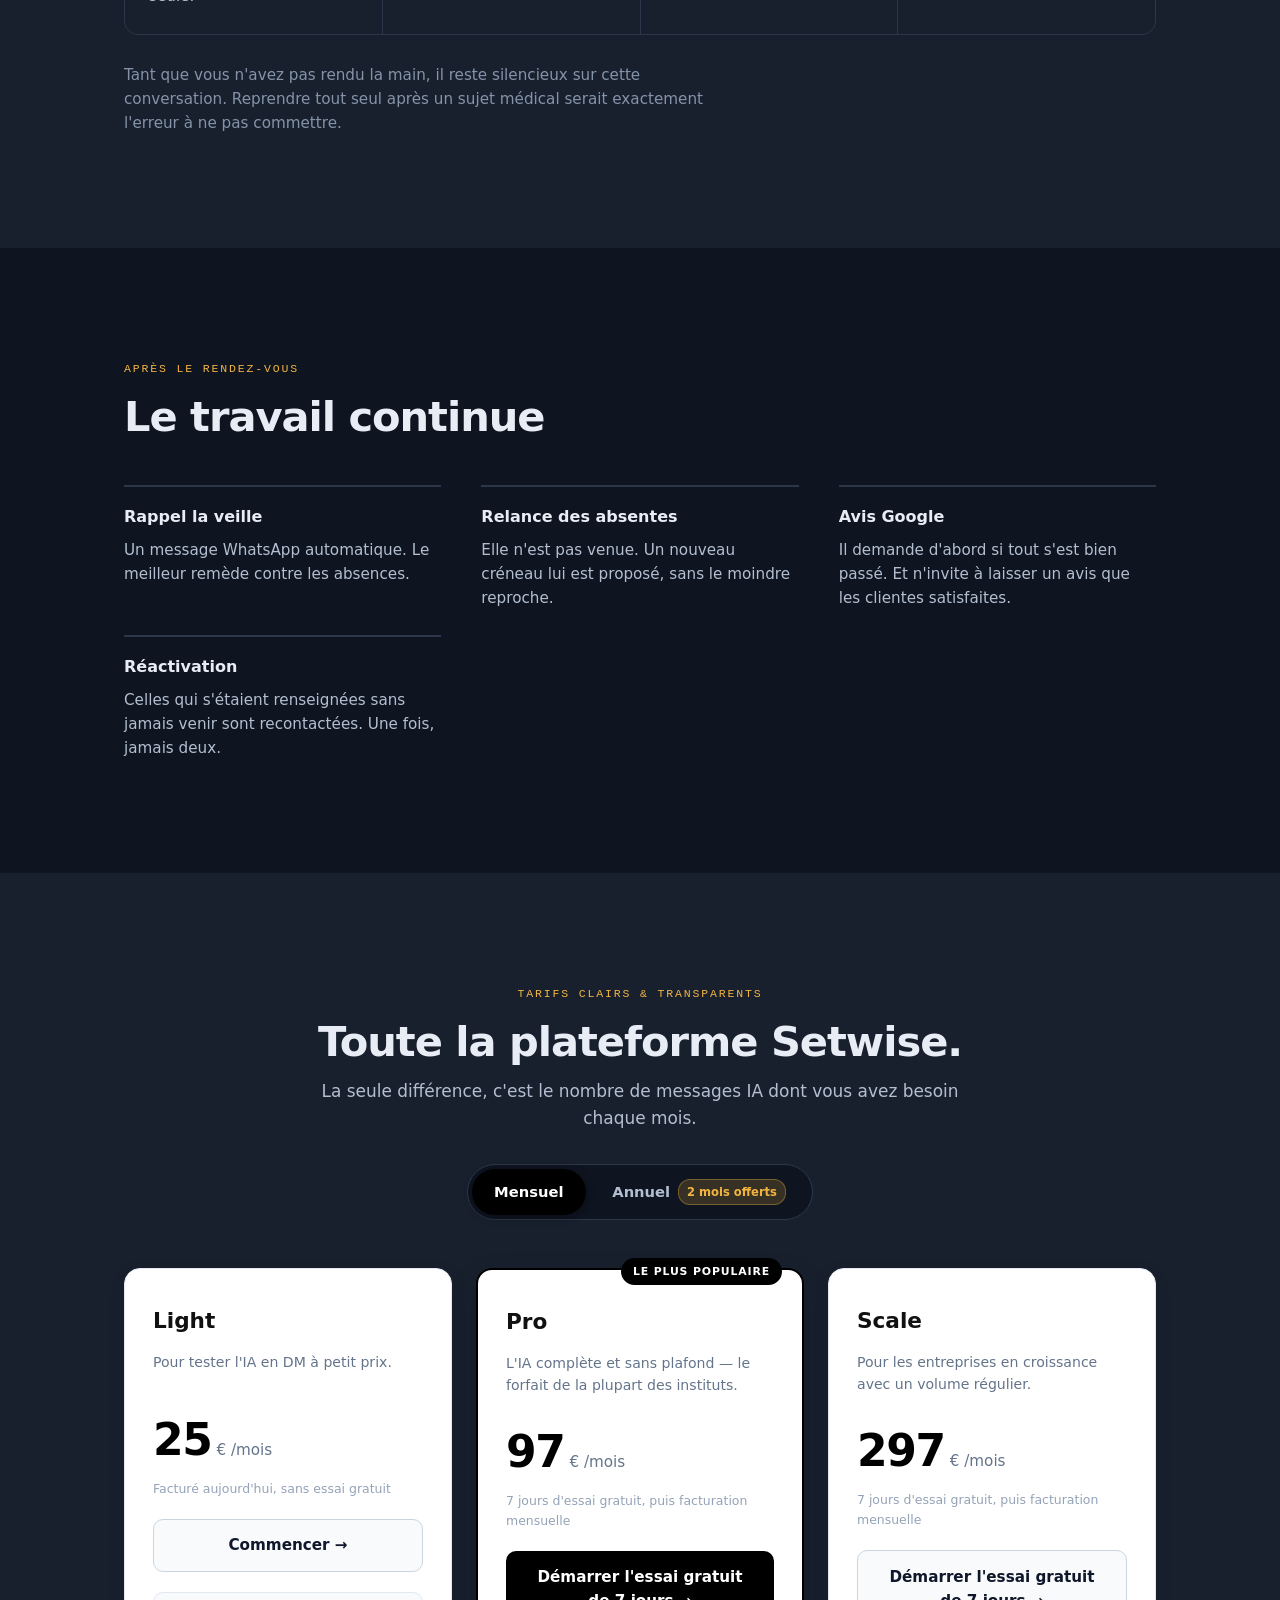
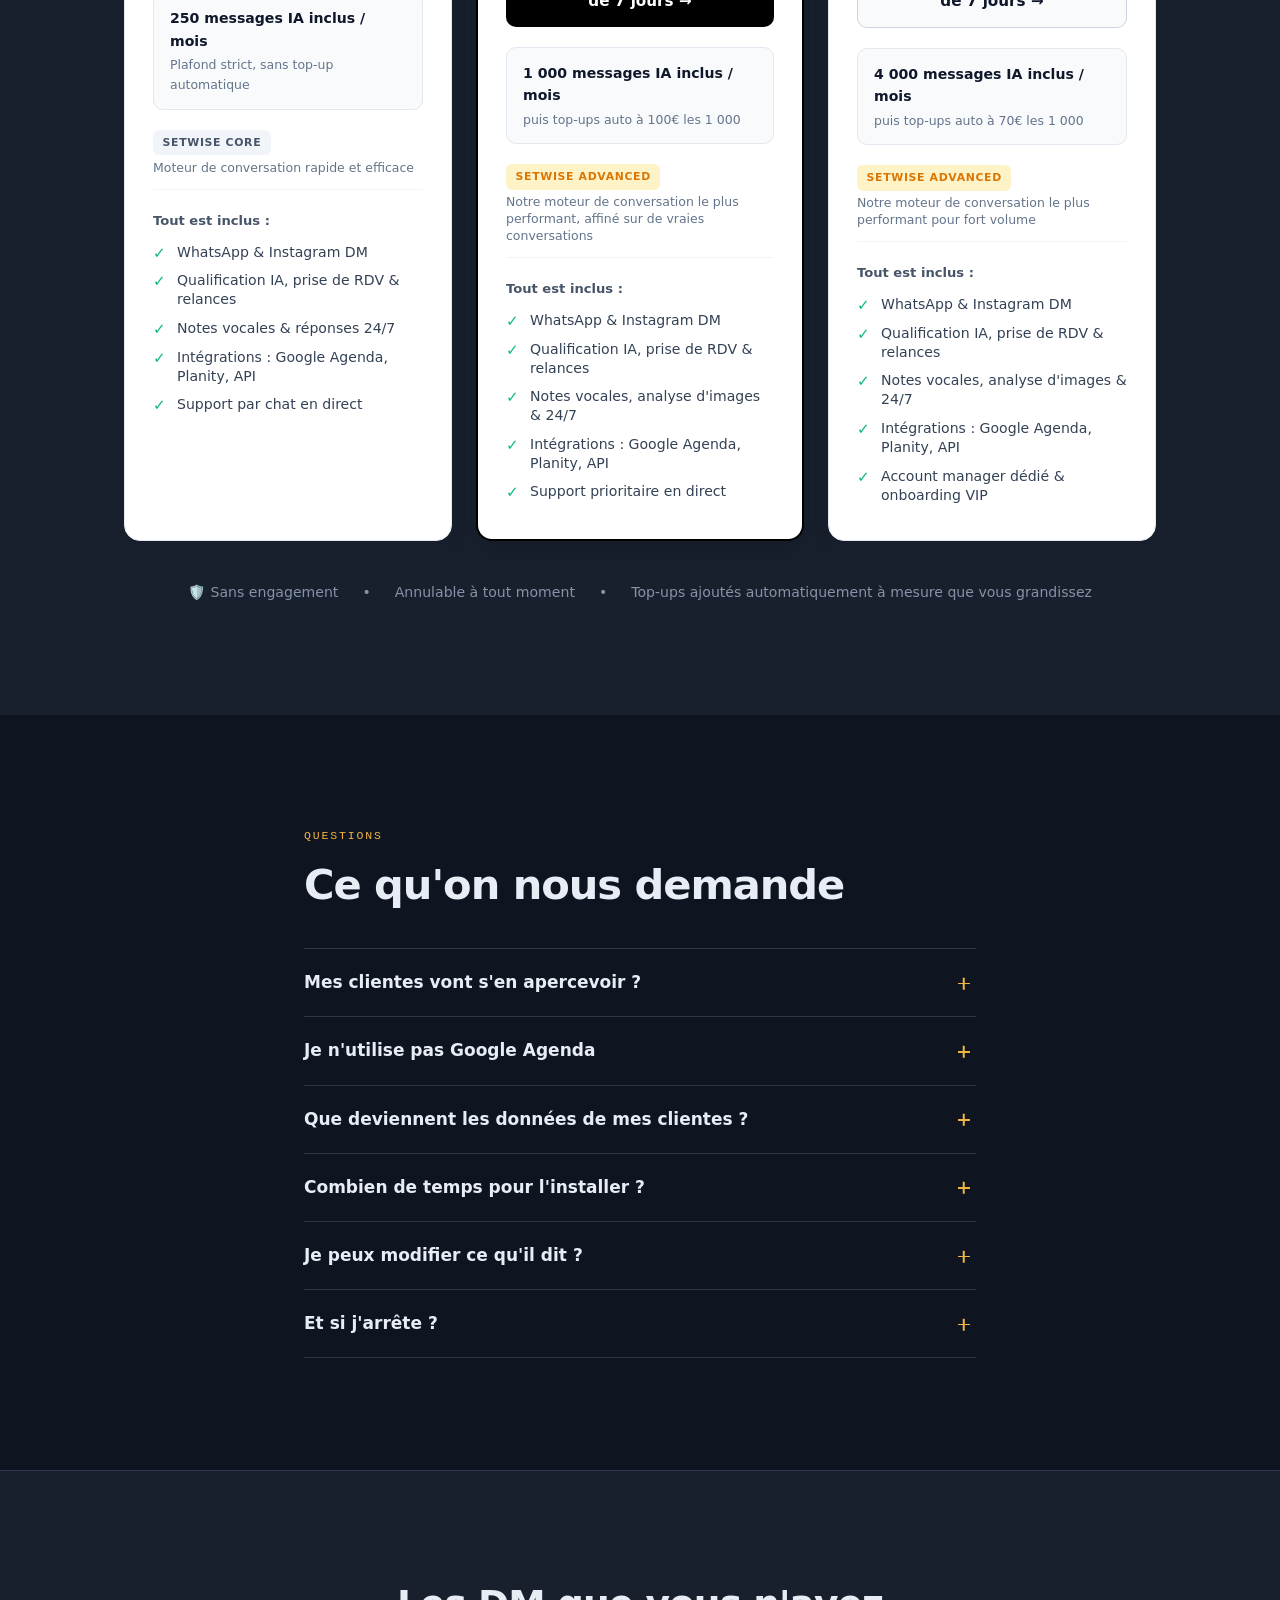
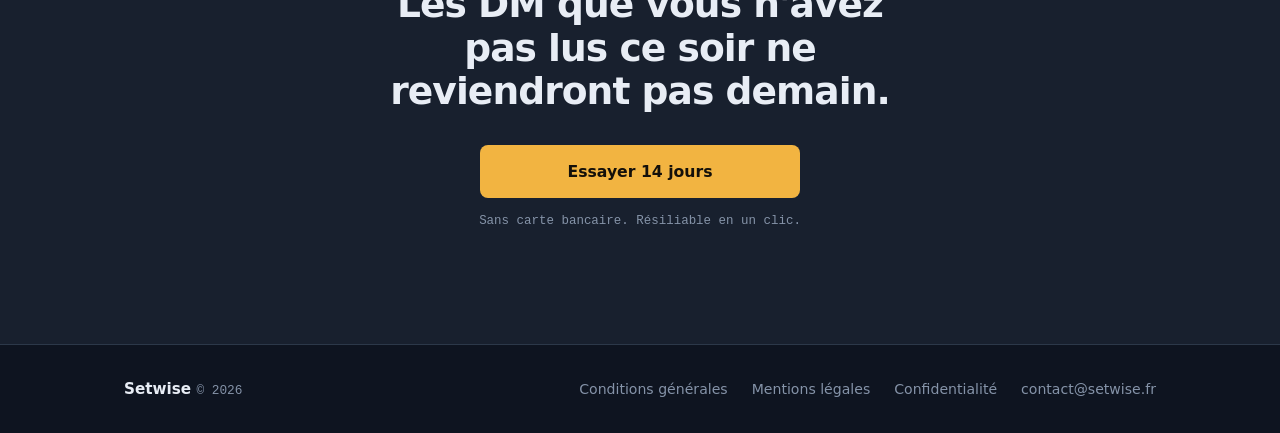
==== commit 1559bbd4: "feat: adopt SetSmart pricing model (Light 25€, Pro 97€, Scale 297€)" ====
--- a/frontend/site/index.html
+++ b/frontend/site/index.html
@@ -244,52 +244,143 @@
 
 <section class="section section--raised" id="tarifs">
   <div class="shell">
-    <p class="eyebrow">Tarifs</p>
-    <h2 class="section__title">14 jours d'essai, sans carte</h2>
+    <div class="tarifs-header">
+      <p class="eyebrow">Tarifs clairs & transparents</p>
+      <h2 class="section__title">Toute la plateforme Setwise.</h2>
+      <p class="section__lede">
+        La seule différence, c'est le nombre de messages IA dont vous avez besoin chaque mois.
+      </p>
+
+      <!-- Toggle Mensuel / Annuel -->
+      <div class="billing-toggle" role="group" aria-label="Fréquence de facturation">
+        <button type="button" class="billing-toggle__btn billing-toggle__btn--active" id="btn-mensuel">Mensuel</button>
+        <button type="button" class="billing-toggle__btn" id="btn-annuel">
+          Annuel <span class="badge-promo">2 mois offerts</span>
+        </button>
+      </div>
+    </div>
 
     <div class="plans">
+      <!-- Plan Light -->
       <article class="plan">
-        <h3 class="plan__name">Starter</h3>
-        <p class="plan__price"><span class="plan__amount">149</span><span class="plan__unit">€ / mois</span></p>
-        <ul class="plan__list">
-          <li>1 établissement</li>
-          <li>Instagram et WhatsApp</li>
-          <li>Qualification et prise de rendez-vous</li>
-          <li>Rappels automatiques</li>
-        </ul>
-        <a class="button button--ghost plan__cta" href="https://dashboard.setwise.fr">Commencer</a>
-      </article>
-
+        <h3 class="plan__name">Light</h3>
+        <p class="plan__desc">Pour tester l'IA en DM à petit prix.</p>
+        
+        <div class="plan__price-wrap">
+          <p class="plan__price">
+            <span class="plan__amount" data-mensuel="25" data-annuel="20">25</span>
+            <span class="plan__unit">€ /mois</span>
+          </p>
+          <p class="plan__subtext" data-mensuel="Facturé aujourd'hui, sans essai gratuit" data-annuel="250 € /an, facturé annuellement">Facturé aujourd'hui, sans essai gratuit</p>
+        </div>
+
+        <a class="button button--ghost plan__cta" href="/dashboard/#/billing">Commencer →</a>
+
+        <div class="plan__volume">
+          <strong>250 messages IA inclus / mois</strong>
+          <span class="muted">Plafond strict, sans top-up automatique</span>
+        </div>
+
+        <div class="plan__engine-badge">
+          <span class="engine-tag engine-tag--core">SETWISE CORE</span>
+          <span class="engine-desc">Moteur de conversation rapide et efficace</span>
+        </div>
+
+        <div class="plan__features">
+          <p class="plan__features-title">Tout est inclus :</p>
+          <ul class="plan__list">
+            <li>WhatsApp & Instagram DM</li>
+            <li>Qualification IA, prise de RDV & relances</li>
+            <li>Notes vocales & réponses 24/7</li>
+            <li>Intégrations : Google Agenda, Planity, API</li>
+            <li>Support par chat en direct</li>
+          </ul>
+        </div>
+      </article>
+
+      <!-- Plan Pro (Le plus populaire) -->
       <article class="plan plan--lead">
-        <p class="plan__tag">Le plus choisi</p>
+        <div class="plan__popular-badge">LE PLUS POPULAIRE</div>
         <h3 class="plan__name">Pro</h3>
-        <p class="plan__price"><span class="plan__amount">299</span><span class="plan__unit">€ / mois</span></p>
-        <ul class="plan__list">
-          <li>Jusqu'à 3 établissements</li>
-          <li>Tout ce que contient Starter</li>
-          <li>Relance des absentes</li>
-          <li>Avis Google et réactivation</li>
-        </ul>
-        <a class="button button--primary plan__cta" href="https://dashboard.setwise.fr">Commencer</a>
-      </article>
-
+        <p class="plan__desc">L'IA complète et sans plafond — le forfait de la plupart des instituts.</p>
+        
+        <div class="plan__price-wrap">
+          <p class="plan__price">
+            <span class="plan__amount" data-mensuel="97" data-annuel="80">97</span>
+            <span class="plan__unit">€ /mois</span>
+          </p>
+          <p class="plan__subtext" data-mensuel="7 jours d'essai gratuit, puis facturation mensuelle" data-annuel="970 € /an après 7 jours d'essai">7 jours d'essai gratuit, puis facturation mensuelle</p>
+        </div>
+
+        <a class="button button--primary plan__cta" href="/dashboard/#/billing">Démarrer l'essai gratuit de 7 jours →</a>
+
+        <div class="plan__volume">
+          <strong>1 000 messages IA inclus / mois</strong>
+          <span class="muted">puis top-ups auto à 100€ les 1 000</span>
+        </div>
+
+        <div class="plan__engine-badge">
+          <span class="engine-tag engine-tag--advanced">SETWISE ADVANCED</span>
+          <span class="engine-desc">Notre moteur de conversation le plus performant, affiné sur de vraies conversations</span>
+        </div>
+
+        <div class="plan__features">
+          <p class="plan__features-title">Tout est inclus :</p>
+          <ul class="plan__list">
+            <li>WhatsApp & Instagram DM</li>
+            <li>Qualification IA, prise de RDV & relances</li>
+            <li>Notes vocales, analyse d'images & 24/7</li>
+            <li>Intégrations : Google Agenda, Planity, API</li>
+            <li>Support prioritaire en direct</li>
+          </ul>
+        </div>
+      </article>
+
+      <!-- Plan Scale -->
       <article class="plan">
-        <h3 class="plan__name">Multi-sites</h3>
-        <p class="plan__price"><span class="plan__amount">599</span><span class="plan__unit">€ / mois</span></p>
-        <ul class="plan__list">
-          <li>Établissements illimités</li>
-          <li>Tout ce que contient Pro</li>
-          <li>Mise en place accompagnée</li>
-        </ul>
-        <a class="button button--ghost plan__cta" href="mailto:contact@setwise.fr?subject=Setwise%20Multi-sites">Nous écrire</a>
-      </article>
-    </div>
-
-    <p class="plans__note">
-      Un rendez-vous de plus par semaine couvre l'abonnement. Vérifiez-le sur
-      vos chiffres : le tableau de bord compte les leads reçus, les leads
-      qualifiés et les rendez-vous pris.
-    </p>
+        <h3 class="plan__name">Scale</h3>
+        <p class="plan__desc">Pour les entreprises en croissance avec un volume régulier.</p>
+        
+        <div class="plan__price-wrap">
+          <p class="plan__price">
+            <span class="plan__amount" data-mensuel="297" data-annuel="247">297</span>
+            <span class="plan__unit">€ /mois</span>
+          </p>
+          <p class="plan__subtext" data-mensuel="7 jours d'essai gratuit, puis facturation mensuelle" data-annuel="2 970 € /an après 7 jours d'essai">7 jours d'essai gratuit, puis facturation mensuelle</p>
+        </div>
+
+        <a class="button button--ghost plan__cta" href="/dashboard/#/billing">Démarrer l'essai gratuit de 7 jours →</a>
+
+        <div class="plan__volume">
+          <strong>4 000 messages IA inclus / mois</strong>
+          <span class="muted">puis top-ups auto à 70€ les 1 000</span>
+        </div>
+
+        <div class="plan__engine-badge">
+          <span class="engine-tag engine-tag--advanced">SETWISE ADVANCED</span>
+          <span class="engine-desc">Notre moteur de conversation le plus performant pour fort volume</span>
+        </div>
+
+        <div class="plan__features">
+          <p class="plan__features-title">Tout est inclus :</p>
+          <ul class="plan__list">
+            <li>WhatsApp & Instagram DM</li>
+            <li>Qualification IA, prise de RDV & relances</li>
+            <li>Notes vocales, analyse d'images & 24/7</li>
+            <li>Intégrations : Google Agenda, Planity, API</li>
+            <li>Account manager dédié & onboarding VIP</li>
+          </ul>
+        </div>
+      </article>
+    </div>
+
+    <div class="reassurance-bar">
+      <span>🛡️ Sans engagement</span>
+      <span>•</span>
+      <span>Annulable à tout moment</span>
+      <span>•</span>
+      <span>Top-ups ajoutés automatiquement à mesure que vous grandissez</span>
+    </div>
   </div>
 </section>
 
--- a/frontend/site/styles.css
+++ b/frontend/site/styles.css
@@ -441,67 +441,199 @@
 .after h3 { font-size: 1rem; font-weight: 700; }
 .after p { margin-top: .5rem; color: var(--text-soft); font-size: .95rem; }
 
-/* ─── Tarifs ─────────────────────────────────────────────────── */
-
-.plans {
-  margin-top: 2.75rem;
-  display: grid;
-  grid-template-columns: repeat(auto-fit, minmax(255px, 1fr));
-  gap: 1.25rem;
-  align-items: stretch;
-}
-.plan {
+/* ─── Tarifs (Style SetSmart) ────────────────────────────── */
+
+.tarifs-header {
+  text-align: center;
+  max-width: 680px;
+  margin-inline: auto;
   display: flex;
   flex-direction: column;
-  gap: 1.1rem;
+  align-items: center;
+}
+.tarifs-header .section__title { max-width: 100%; }
+.tarifs-header .section__lede { max-width: 100%; margin-top: .75rem; }
+
+.billing-toggle {
+  display: inline-flex;
   background: var(--ink);
+  padding: 4px;
+  border-radius: 30px;
   border: 1px solid var(--edge);
-  border-radius: var(--r);
-  padding: 1.75rem 1.5rem;
-}
-.plan--lead { border-color: var(--amber); background: var(--panel-hi); }
-.plan__tag {
+  margin-top: 2rem;
+  gap: 4px;
+}
+.billing-toggle__btn {
+  background: transparent;
+  color: var(--text-soft);
+  border: none;
+  padding: .6rem 1.4rem;
+  border-radius: 24px;
+  font: inherit;
+  font-size: .92rem;
+  font-weight: 600;
+  cursor: pointer;
+  display: inline-flex;
+  align-items: center;
+  gap: .5rem;
+  transition: all .2s ease;
+}
+.billing-toggle__btn--active {
+  background: #000;
+  color: #fff;
+  box-shadow: 0 2px 8px rgba(0,0,0,0.4);
+}
+.badge-promo {
+  background: rgba(242, 180, 65, 0.18);
+  color: var(--amber);
+  font-size: .72rem;
+  padding: .2rem .5rem;
+  border-radius: 12px;
+  border: 1px solid rgba(242, 180, 65, 0.35);
+}
+
+.plans {
+  margin-top: 3rem;
+  display: grid;
+  grid-template-columns: repeat(auto-fit, minmax(280px, 1fr));
+  gap: 1.5rem;
+  align-items: stretch;
+}
+.plan {
+  position: relative;
+  display: flex;
+  flex-direction: column;
+  gap: 1.25rem;
+  background: #fff;
+  color: #111;
+  border: 1px solid #e2e8f0;
+  border-radius: 16px;
+  padding: 2.2rem 1.75rem;
+  box-shadow: 0 4px 20px rgba(0, 0, 0, 0.05);
+}
+.plan--lead {
+  border: 2px solid #000;
+  box-shadow: 0 10px 30px rgba(0, 0, 0, 0.12);
+}
+.plan__popular-badge {
+  position: absolute;
+  top: -12px;
+  right: 20px;
+  background: #000;
+  color: #fff;
+  font-size: .68rem;
+  font-weight: 700;
+  letter-spacing: .08em;
+  padding: .3rem .75rem;
+  border-radius: 20px;
+}
+.plan__name { font-size: 1.35rem; font-weight: 800; color: #111; }
+.plan__desc { font-size: .88rem; color: #64748b; margin-top: -.5rem; min-height: 2.4em; }
+
+.plan__price-wrap { display: flex; flex-direction: column; gap: .25rem; }
+.plan__price { display: flex; align-items: baseline; gap: .3rem; color: #111; }
+.plan__amount {
+  font-family: var(--sans);
+  font-size: 2.75rem;
+  font-weight: 900;
+  letter-spacing: -.03em;
+  color: #000;
+}
+.plan__unit { color: #64748b; font-size: .95rem; font-weight: 500; }
+.plan__subtext { font-size: .78rem; color: #94a3b8; font-weight: 500; }
+
+.plan__volume {
+  background: #f8fafc;
+  border: 1px solid #e2e8f0;
+  border-radius: 10px;
+  padding: .85rem 1rem;
+  display: flex;
+  flex-direction: column;
+  gap: .2rem;
+  font-size: .88rem;
+}
+.plan__volume strong { color: #0f172a; }
+.plan__volume .muted { font-size: .78rem; color: #64748b; }
+
+.plan__engine-badge {
+  display: flex;
+  flex-direction: column;
+  gap: .3rem;
+  padding-bottom: .75rem;
+  border-bottom: 1px solid #f1f5f9;
+}
+.engine-tag {
   align-self: flex-start;
-  font-family: var(--mono);
-  font-size: .66rem;
-  letter-spacing: .12em;
-  text-transform: uppercase;
-  color: var(--amber);
-}
-.plan__name { font-size: 1.05rem; font-weight: 700; }
-.plan__price { display: flex; align-items: baseline; gap: .4rem; }
-.plan__amount {
-  font-family: var(--mono);
-  font-size: 2.4rem;
+  font-size: .68rem;
   font-weight: 700;
-  font-variant-numeric: tabular-nums;
-  letter-spacing: -.03em;
-}
-.plan__unit { color: var(--text-mute); font-size: .9rem; }
-.plan__list { display: flex; flex-direction: column; gap: .5rem; flex: 1; }
+  letter-spacing: .06em;
+  padding: .25rem .6rem;
+  border-radius: 6px;
+}
+.engine-tag--core { background: #f1f5f9; color: #475569; }
+.engine-tag--advanced { background: #fef3c7; color: #d97706; }
+.engine-desc { font-size: .78rem; color: #64748b; line-height: 1.35; }
+
+.plan__features { display: flex; flex-direction: column; gap: .75rem; flex: 1; }
+.plan__features-title { font-size: .82rem; font-weight: 700; color: #475569; }
+.plan__list { display: flex; flex-direction: column; gap: .6rem; }
 .plan__list li {
   position: relative;
-  padding-left: 1.15rem;
-  color: var(--text-soft);
-  font-size: .94rem;
+  padding-left: 1.5rem;
+  color: #334155;
+  font-size: .88rem;
+  font-weight: 500;
+  line-height: 1.35;
 }
 .plan__list li::before {
-  content: "";
+  content: "✓";
   position: absolute;
   left: 0;
-  top: .62em;
-  width: .35rem;
-  height: .35rem;
-  border-radius: 50%;
-  background: var(--amber-deep);
-}
-.plan__cta { margin-top: auto; }
-
-.plans__note {
-  margin-top: 1.75rem;
+  top: 0;
+  color: #10b981;
+  font-weight: 900;
+  font-size: .95rem;
+}
+.plan__cta {
+  width: 100%;
+  margin-top: auto;
+  border-radius: 10px;
+  padding: .85rem 1.2rem;
+  font-size: .95rem;
+  font-weight: 700;
+  text-align: center;
+  display: block;
+}
+.plan .button--ghost {
+  background: #f8fafc;
+  color: #0f172a;
+  border: 1px solid #cbd5e1;
+}
+.plan .button--ghost:hover {
+  background: #f1f5f9;
+  border-color: #94a3b8;
+  color: #000;
+}
+.plan .button--primary {
+  background: #000;
+  color: #fff;
+  border: none;
+}
+.plan .button--primary:hover {
+  background: #1e293b;
+  color: #fff;
+}
+
+.reassurance-bar {
+  margin-top: 2.5rem;
+  display: flex;
+  align-items: center;
+  justify-content: center;
+  flex-wrap: wrap;
+  gap: 1rem 1.5rem;
   color: var(--text-mute);
-  font-size: .95rem;
-  max-width: 62ch;
+  font-size: .88rem;
+  font-weight: 500;
 }
 
 /* ─── Questions ──────────────────────────────────────────────── */
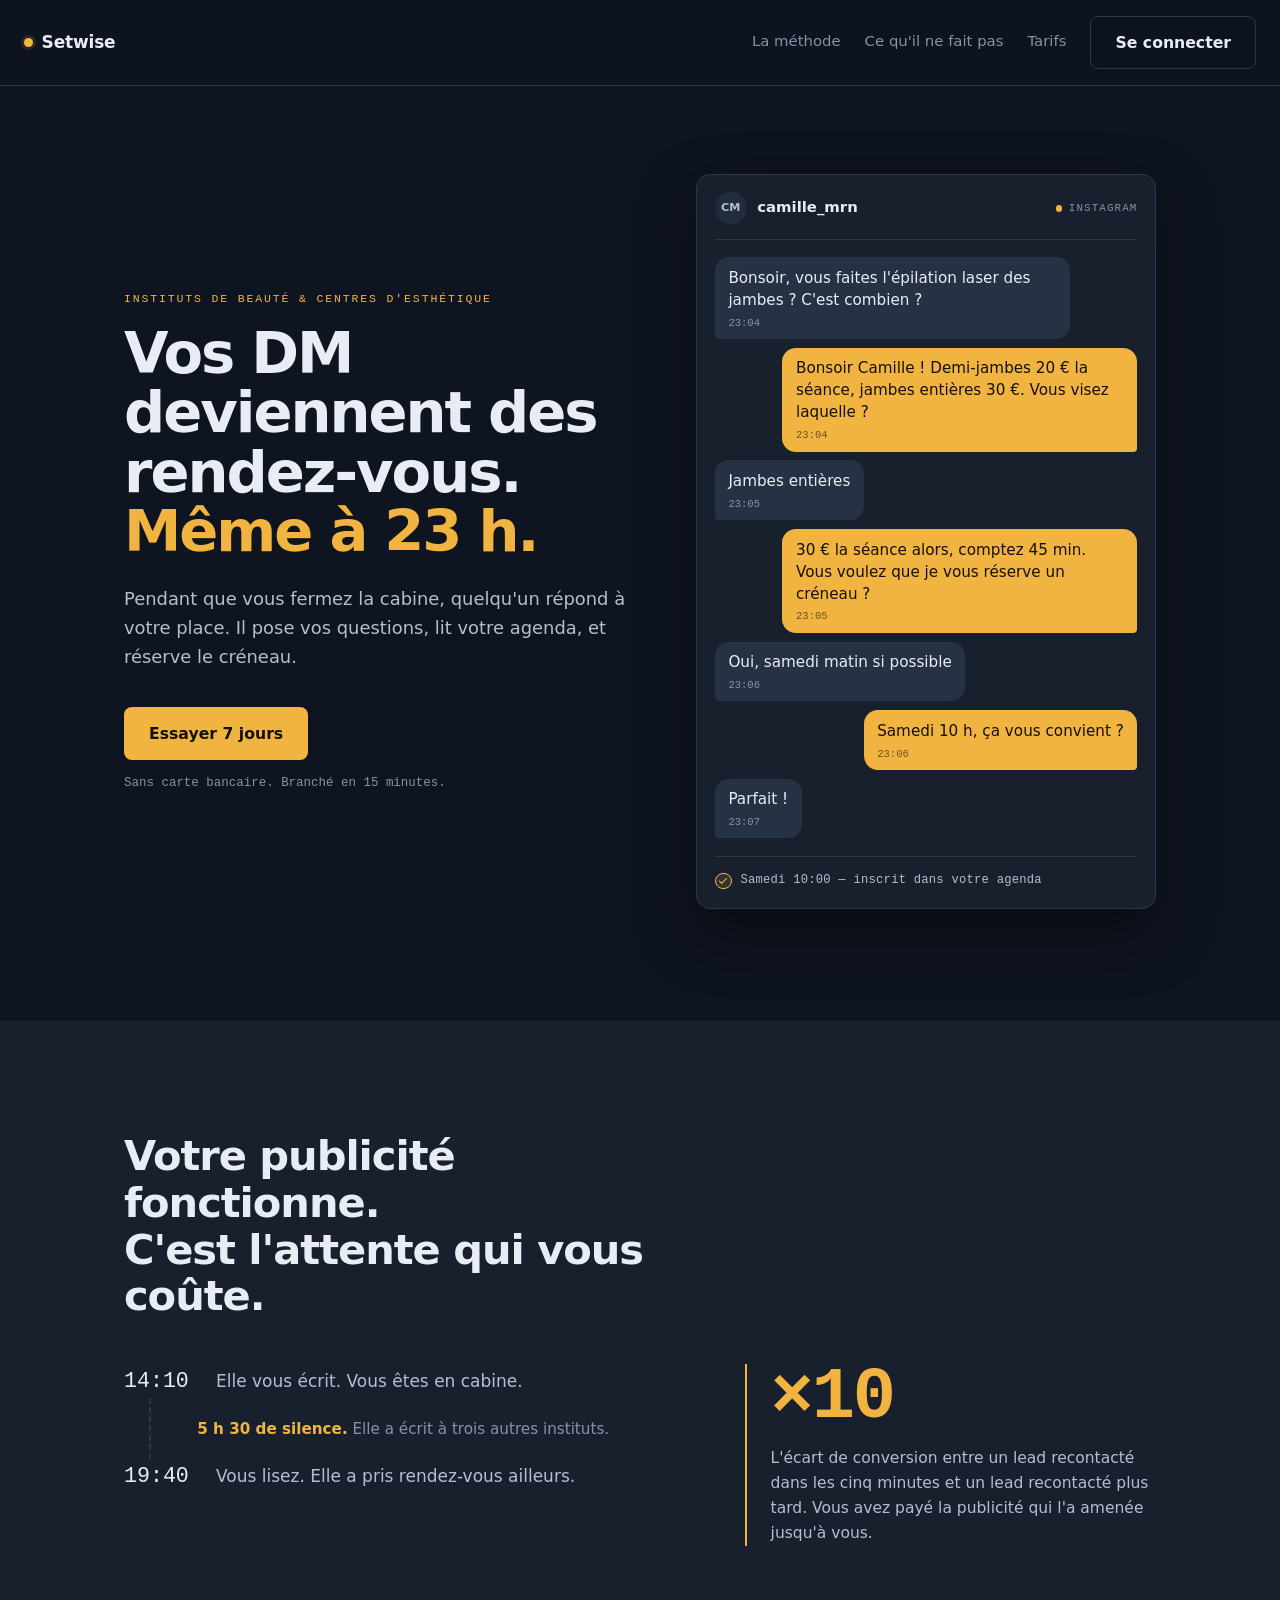
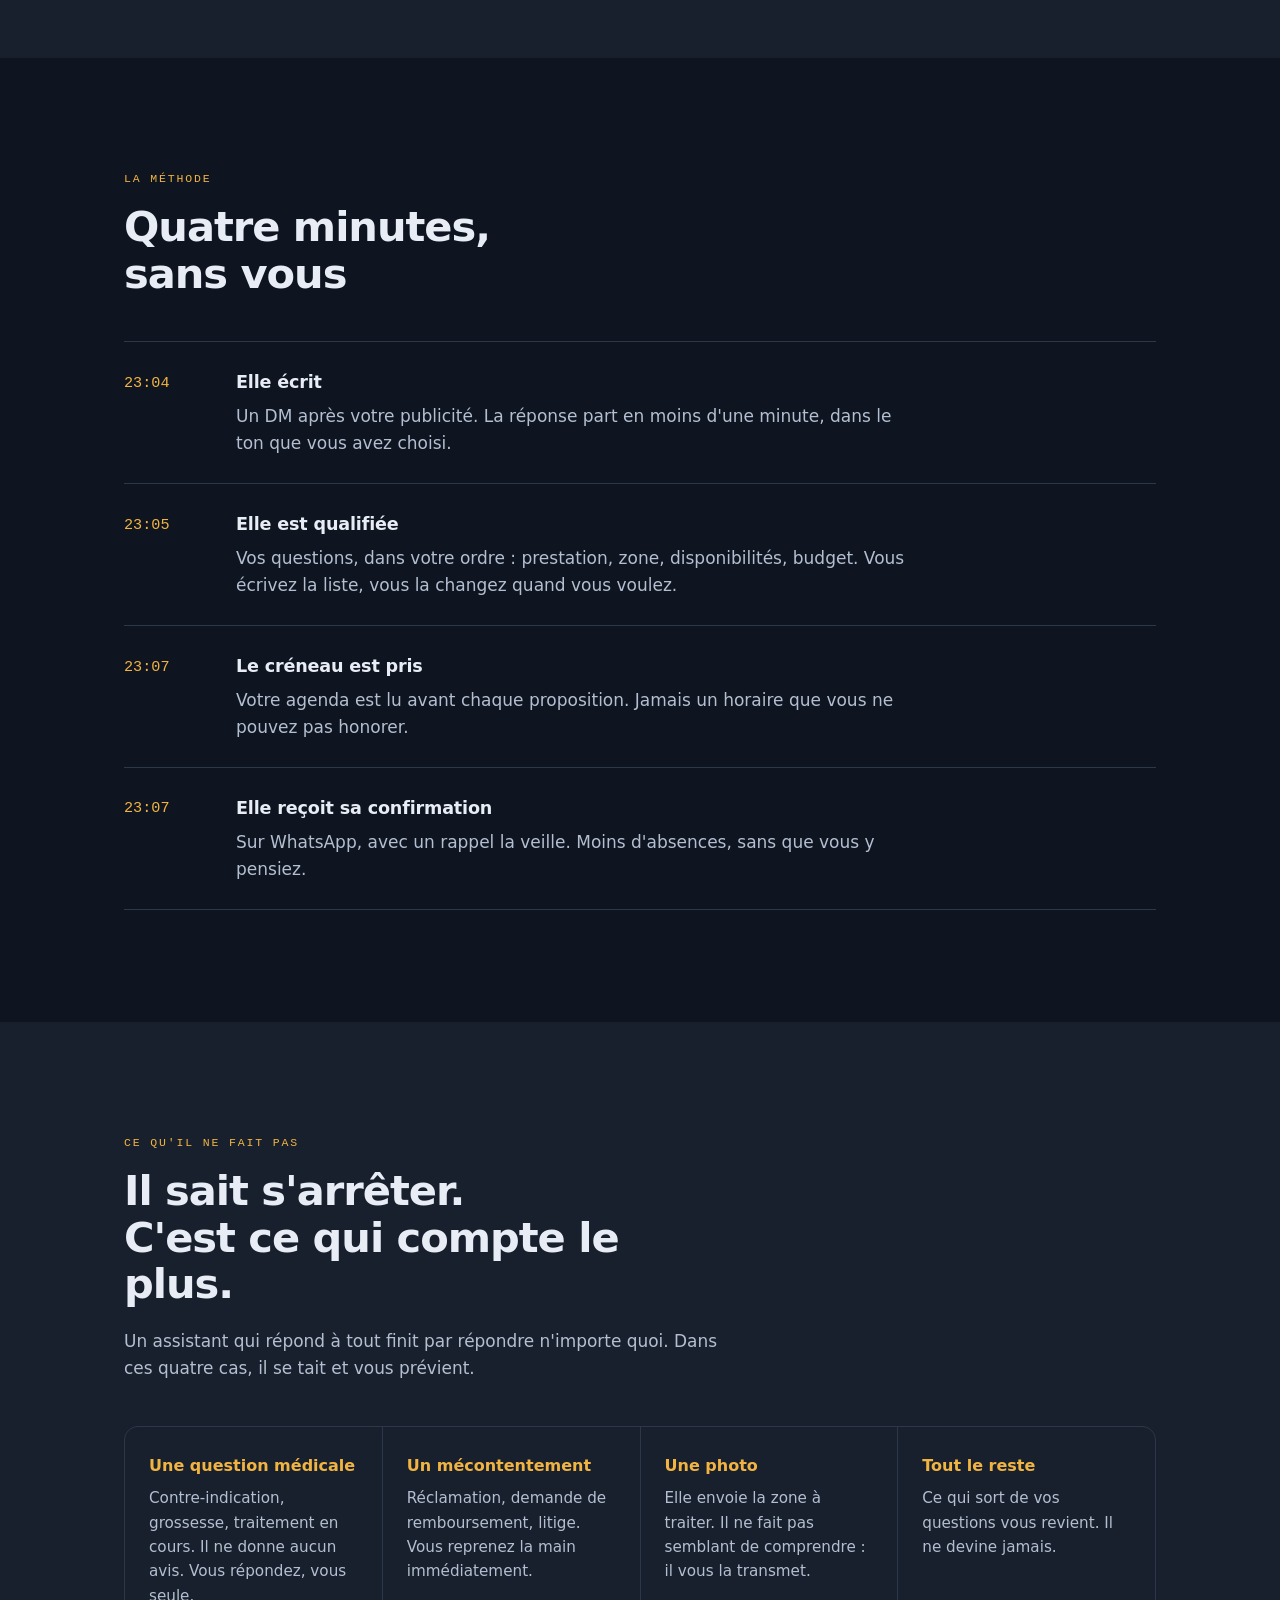
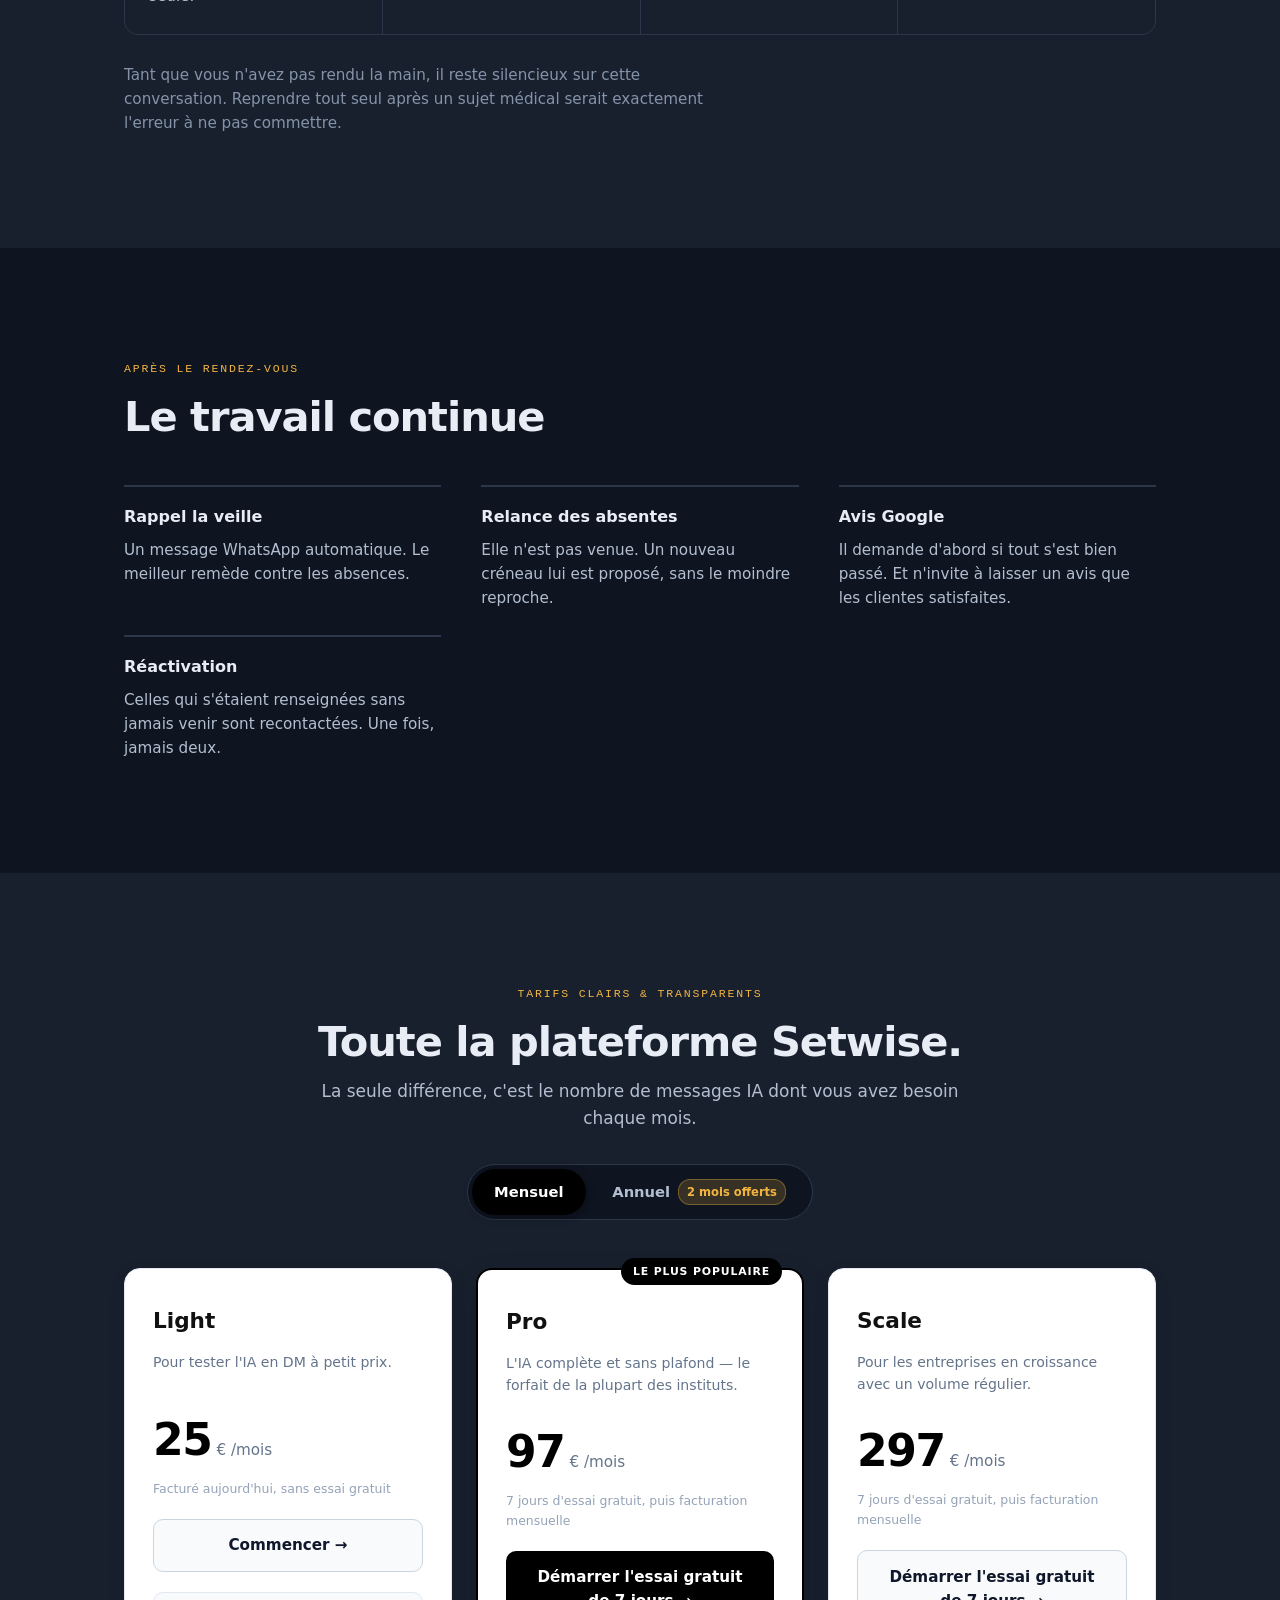
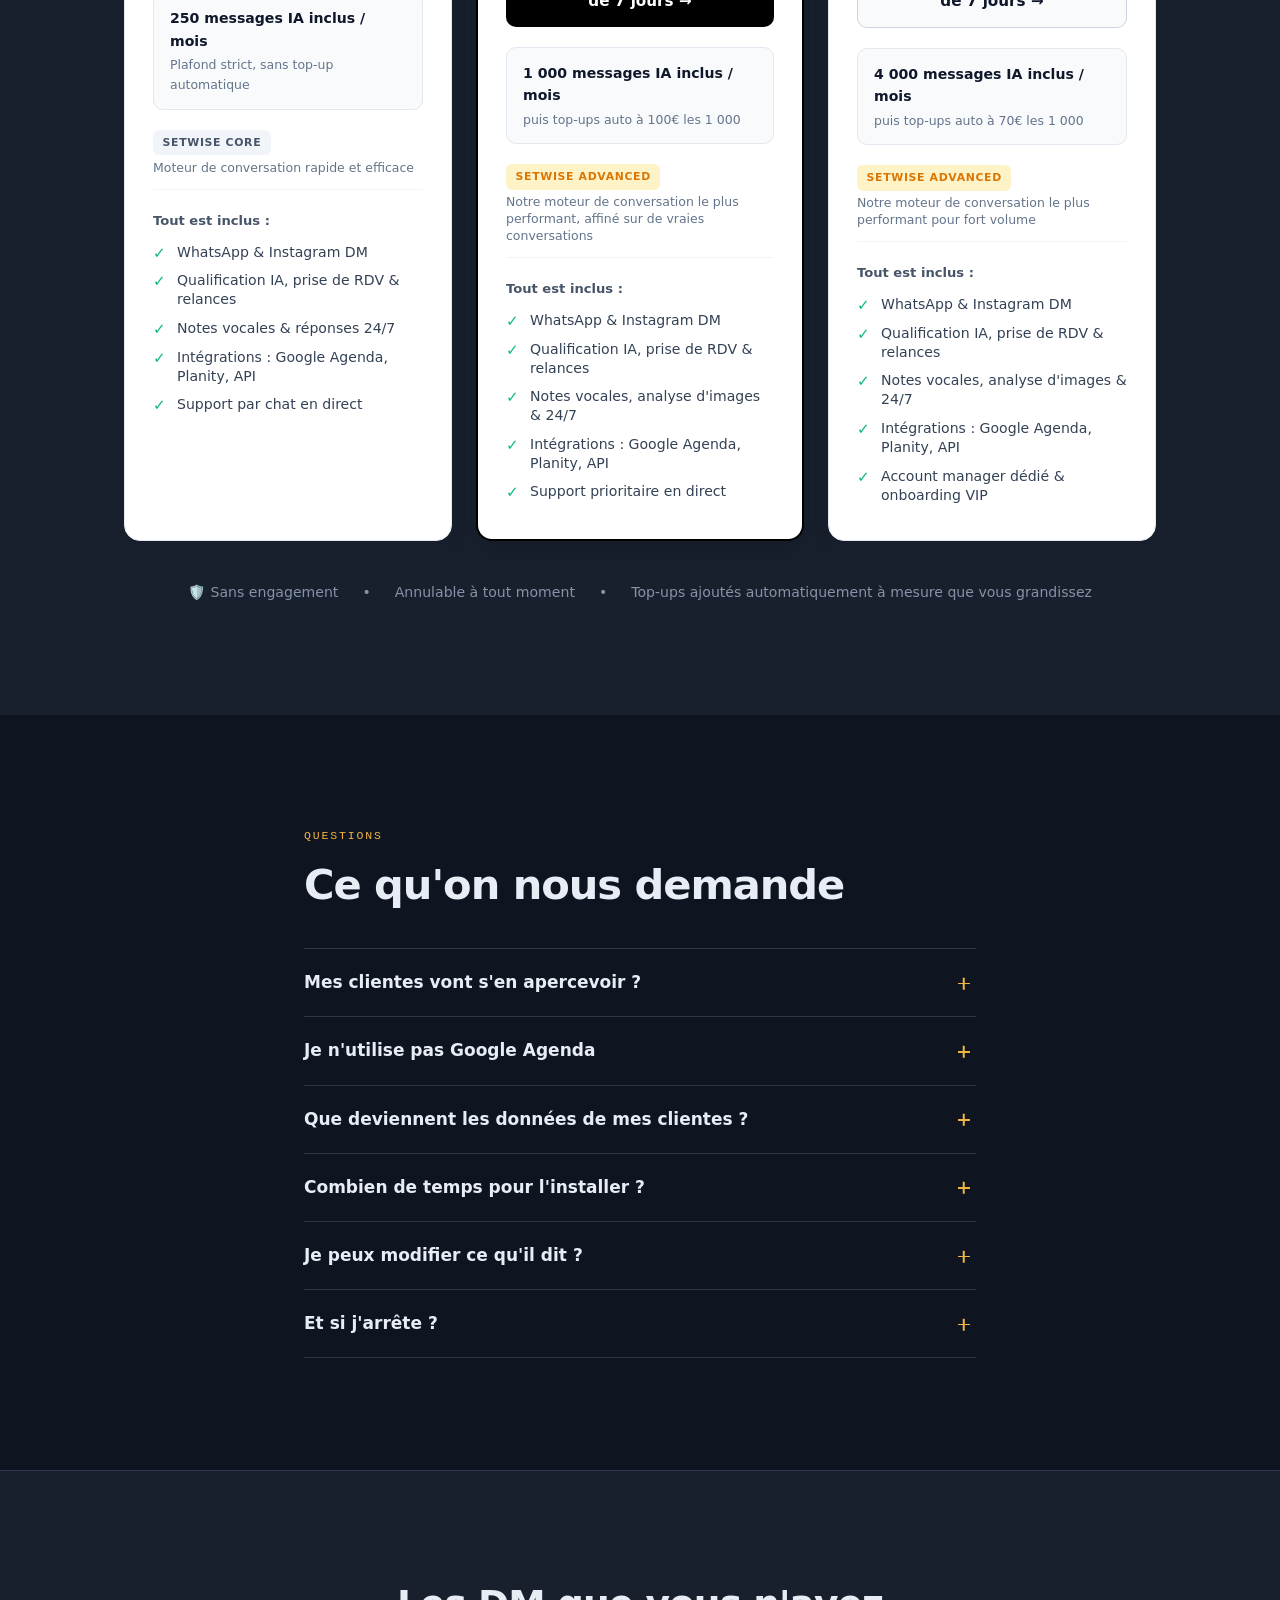
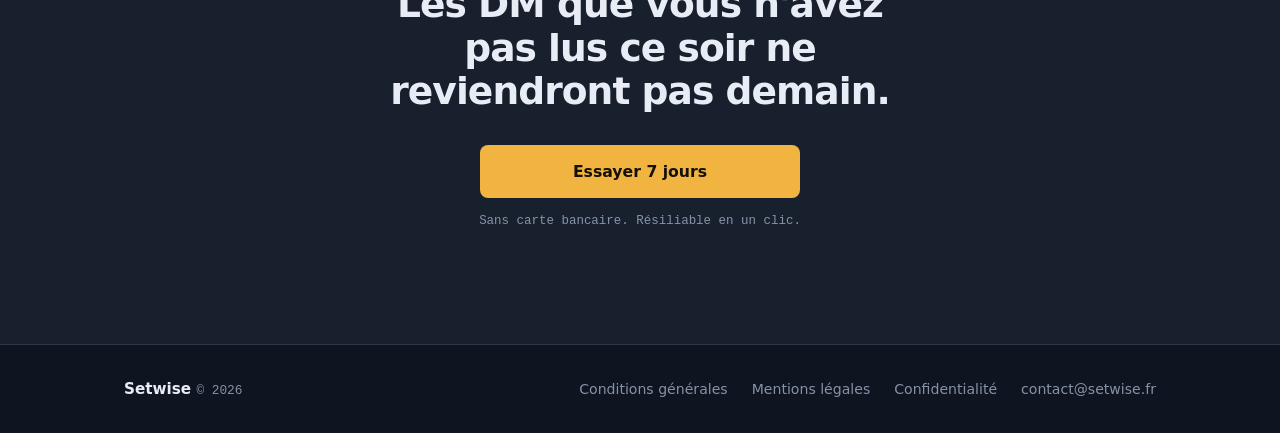
==== commit 7f4a1e15: "fix: aligner essai 7j + prix 25/97/297 dans la copy (site, CGV) et les docs (DEMARRAGE, BILLING)" ====
--- a/frontend/site/index.html
+++ b/frontend/site/index.html
@@ -27,7 +27,7 @@
     <a href="#limites">Ce qu'il ne fait pas</a>
     <a href="#tarifs">Tarifs</a>
   </nav>
-  <a class="button button--ghost" href="https://dashboard.setwise.fr">Se connecter</a>
+  <a class="button button--ghost" href="/dashboard/">Se connecter</a>
 </header>
 
 <main id="contenu">
@@ -48,7 +48,7 @@
         Il pose vos questions, lit votre agenda, et réserve le créneau.
       </p>
       <div class="hero__cta">
-        <a class="button button--primary" href="https://dashboard.setwise.fr">Essayer 14 jours</a>
+        <a class="button button--primary" href="/dashboard/">Essayer 7 jours</a>
         <p class="hero__fine">Sans carte bancaire. Branché en 15 minutes.</p>
       </div>
     </div>
@@ -426,7 +426,7 @@
 <section class="closing">
   <div class="shell shell--narrow">
     <h2 class="closing__title">Les DM que vous n'avez pas lus ce soir ne reviendront pas demain.</h2>
-    <a class="button button--primary button--wide" href="https://dashboard.setwise.fr">Essayer 14 jours</a>
+    <a class="button button--primary button--wide" href="/dashboard/">Essayer 7 jours</a>
     <p class="hero__fine">Sans carte bancaire. Résiliable en un clic.</p>
   </div>
 </section>
